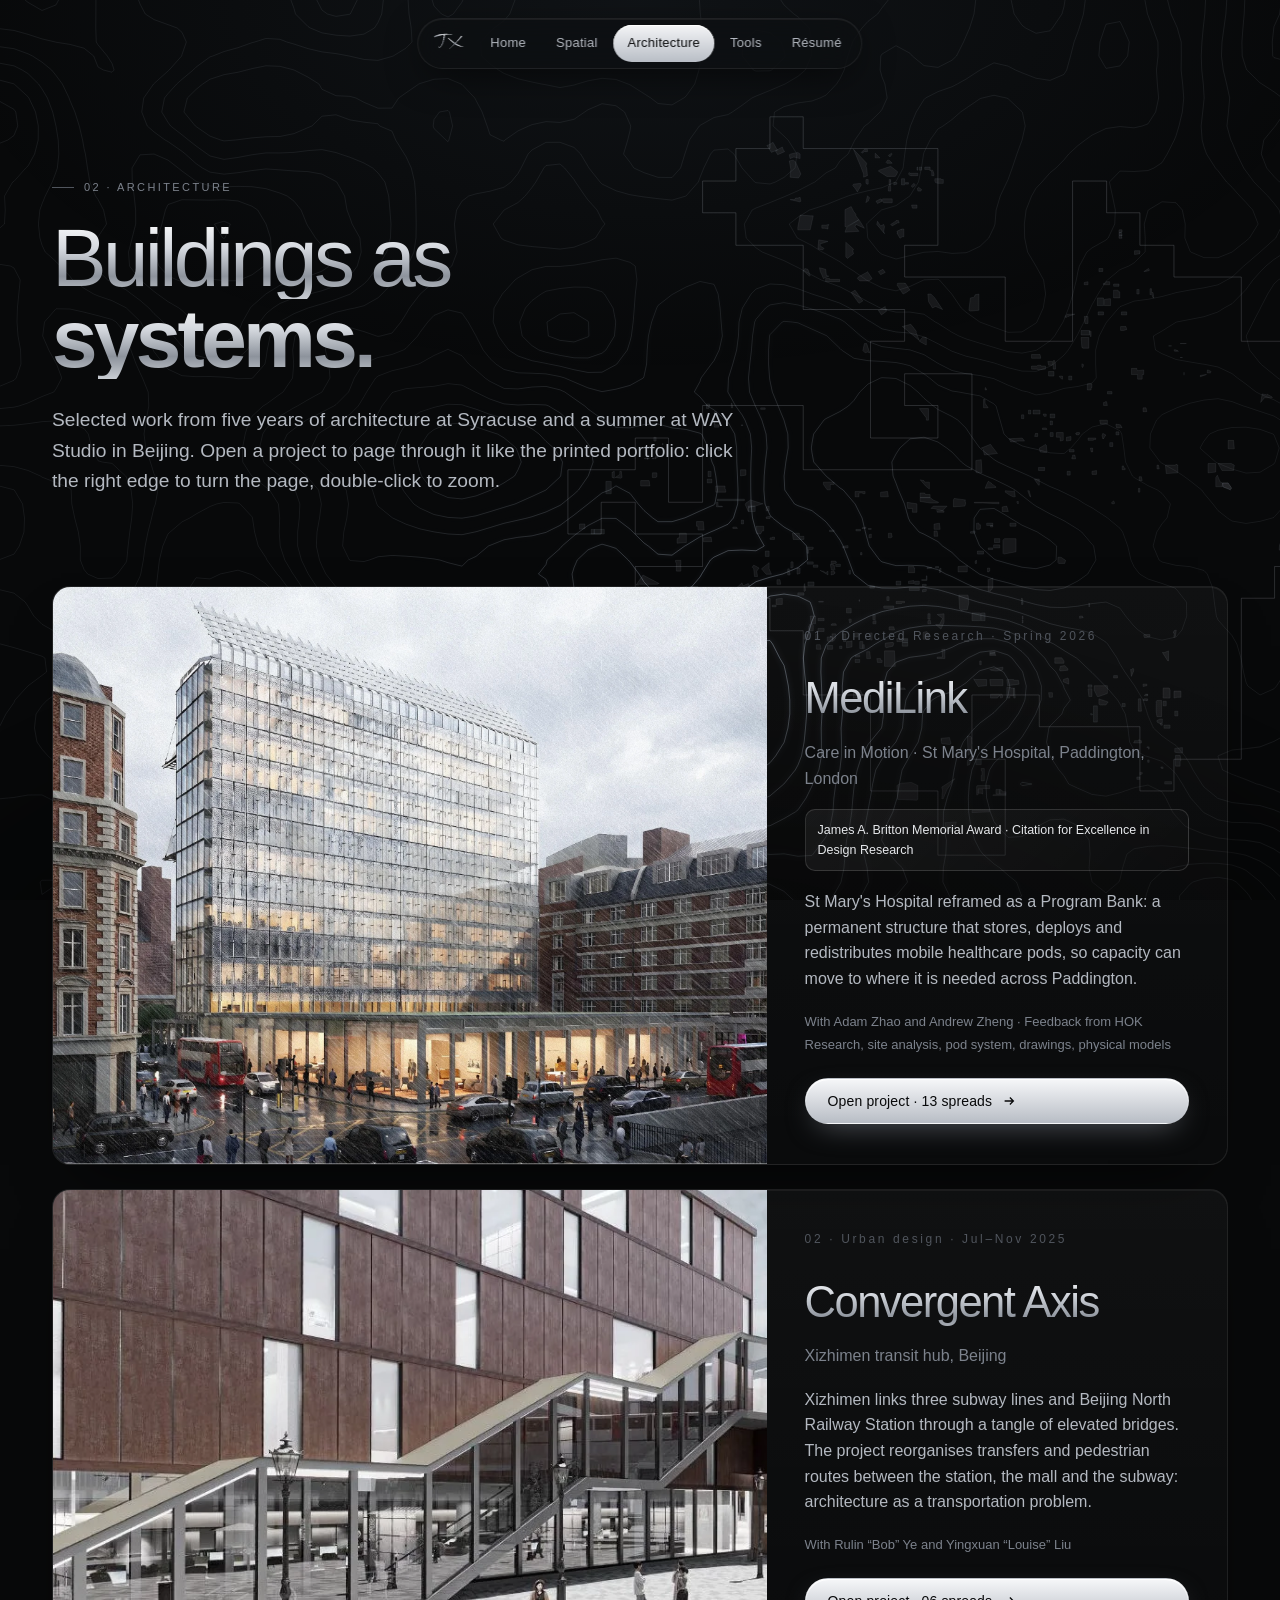
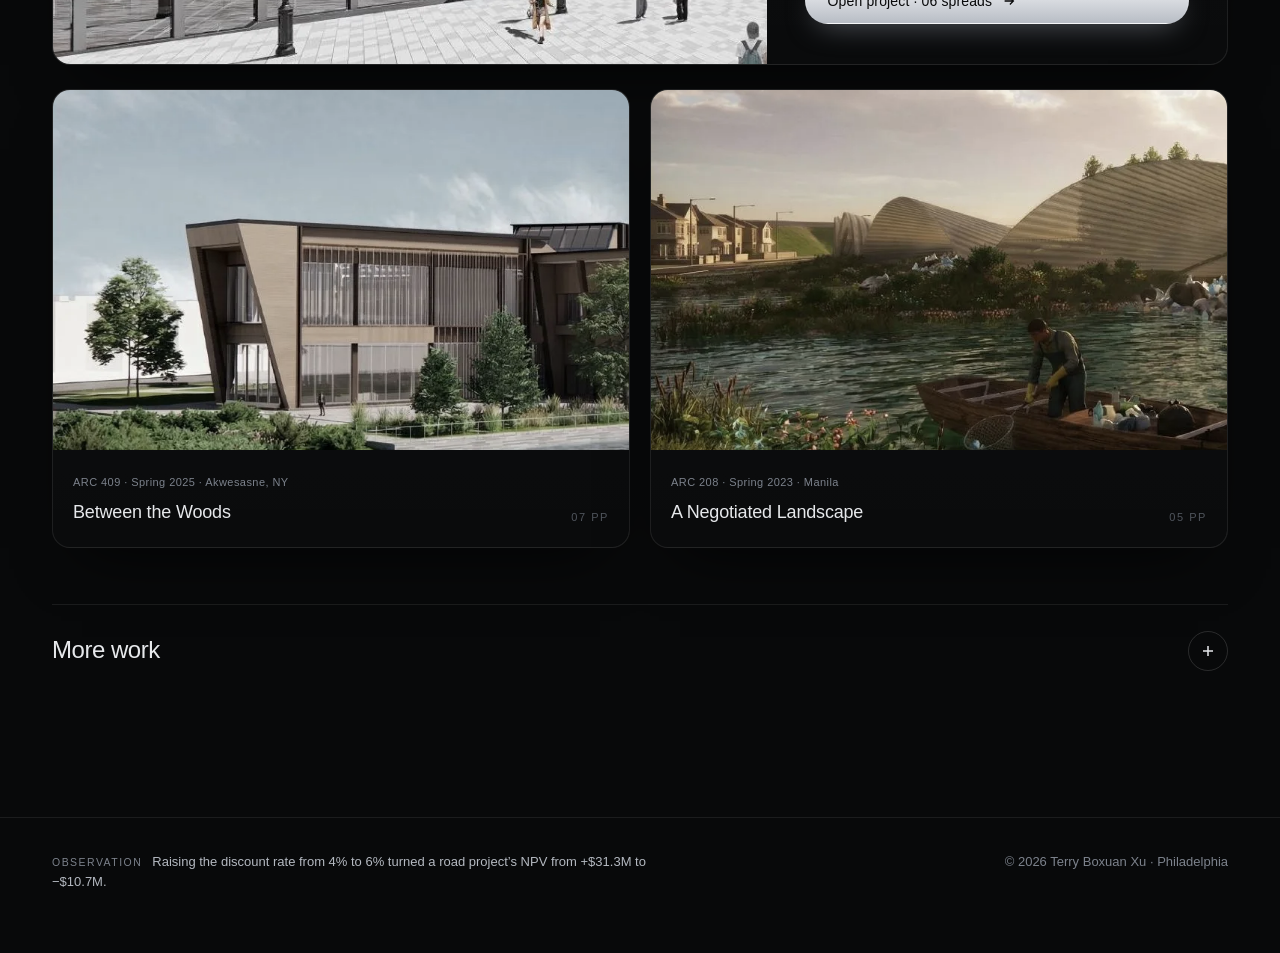
==== architecture.html @ 9145ff52 "Redesign: dark metallic theme, separate spatial and architecture pages, flipbook portfolio, tools an" ====
<!DOCTYPE html>
<html lang="en">
<head>
<meta charset="utf-8">
<meta name="viewport" content="width=device-width, initial-scale=1">
<title>Architecture · Terry Boxuan Xu</title>
<meta name="description" content="Architecture portfolio of Terry Boxuan Xu: MediLink, Convergent Axis and studio work from Syracuse University and WAY Studio.">
<meta property="og:title" content="Architecture · Terry Boxuan Xu">
<meta property="og:description" content="Architecture portfolio of Terry Boxuan Xu: MediLink, Convergent Axis and studio work from Syracuse University and WAY Studio.">
<meta property="og:image" content="https://terbear15.github.io/assets/img2/og.jpg">
<meta name="theme-color" content="#08090a">
<link rel="icon" href="assets/img2/favicon.svg" type="image/svg+xml">
<link rel="stylesheet" href="assets/css/main.css">

</head>
<body data-root="">
<div class="bg" data-plans="on" data-src="assets/data/city-plans.json" aria-hidden="true"></div>
<div class="cursor-light" aria-hidden="true"></div>
<div class="progress" aria-hidden="true"></div>
<nav class="nav" aria-label="Main"><a href="index.html" aria-label="Home" class="mark"><svg class="sig" viewBox="0 0 240 145" xmlns="http://www.w3.org/2000/svg" aria-label="TX signature" role="img"><defs><linearGradient id="ng" x1="0" y1="0" x2=".3" y2="1"><stop offset="0" stop-color="#fff"/><stop offset=".42" stop-color="#d6dbe1"/><stop offset=".7" stop-color="#8b919a"/><stop offset="1" stop-color="#d2d6dc"/></linearGradient><filter id="ni" x="-8%" y="-8%" width="116%" height="116%"><feTurbulence type="fractalNoise" baseFrequency=".9" numOctaves="2" seed="3" result="n"/><feDisplacementMap in="SourceGraphic" in2="n" scale="2.6" xChannelSelector="R" yChannelSelector="G" result="d"/><feTurbulence type="fractalNoise" baseFrequency=".02 .45" numOctaves="1" seed="9" result="s"/><feColorMatrix in="s" type="matrix" values="0 0 0 0 1  0 0 0 0 1  0 0 0 0 1  0 0 0 -1.15 1.5" result="sa"/><feComposite in="d" in2="sa" operator="in"/></filter><mask id="nm0" maskUnits="userSpaceOnUse"><path class="draw" d="M14.0 48.0 L15.5 47.3 L17.1 46.6 L18.6 45.9 L20.3 45.3 L21.9 44.6 L23.6 44.0 L25.3 43.3 L27.0 42.7 L28.8 42.1 L30.6 41.5 L32.4 40.9 L34.2 40.3 L36.1 39.7 L38.0 39.2 L39.9 38.6 L41.8 38.1 L43.8 37.6 L45.8 37.1 L47.8 36.6 L49.9 36.1 L51.9 35.7 L54.0 35.2 L56.1 34.8 L58.2 34.4 L60.3 34.0 L62.5 33.6 L64.6 33.2 L66.8 32.9 L69.0 32.6 L71.2 32.2 L73.5 32.0 L75.7 31.7 L78.0 31.4 L80.3 31.2 L82.5 31.0 L84.8 30.8 L87.2 30.6 L89.5 30.5 L91.8 30.3 L94.1 30.2 L96.5 30.1 L98.9 30.1 L101.2 30.0 L103.6 30.0 L106.0 30.0 L108.4 30.0 L110.7 30.1 L113.1 30.1 L115.5 30.2 L117.9 30.4 L120.3 30.5 L122.7 30.7 L125.2 30.9 L127.6 31.1 L130.0 31.3 L132.4 31.6 L134.8 31.9 L137.2 32.3 L139.6 32.6 L142.0 33.0" stroke="#fff" stroke-width="16" fill="none" stroke-linecap="round"/></mask><mask id="nm1" maskUnits="userSpaceOnUse"><path class="draw" d="M86.0 29.0 L85.8 30.7 L85.6 32.3 L85.4 34.0 L85.2 35.6 L85.0 37.3 L84.8 39.0 L84.5 40.6 L84.3 42.3 L84.1 44.0 L83.8 45.7 L83.6 47.4 L83.4 49.0 L83.1 50.7 L82.8 52.4 L82.6 54.1 L82.3 55.7 L82.0 57.4 L81.7 59.1 L81.4 60.7 L81.1 62.4 L80.8 64.1 L80.5 65.7 L80.1 67.4 L79.8 69.0 L79.4 70.7 L79.0 72.3 L78.6 73.9 L78.2 75.5 L77.8 77.1 L77.4 78.8 L76.9 80.3 L76.5 81.9 L76.0 83.5 L75.5 85.1 L75.0 86.6 L74.5 88.2 L73.9 89.7 L73.4 91.2 L72.8 92.8 L72.2 94.3 L71.6 95.7 L71.0 97.2 L70.3 98.7 L69.7 100.1 L69.0 101.6 L68.3 103.0 L67.5 104.4 L66.8 105.8 L66.0 107.1 L65.2 108.5 L64.4 109.8 L63.6 111.1 L62.7 112.4 L61.8 113.7 L60.9 115.0 L60.0 116.2 L59.0 117.5 L58.0 118.7 L57.0 119.8 L56.0 121.0" stroke="#fff" stroke-width="16" fill="none" stroke-linecap="round"/></mask><mask id="nm2" maskUnits="userSpaceOnUse"><path class="draw" d="M56.0 121.0 L55.6 121.3 L55.2 121.6 L54.8 121.8 L54.4 122.0 L54.0 122.3 L53.6 122.5 L53.3 122.6 L52.9 122.8 L52.5 122.9 L52.1 123.1 L51.8 123.2 L51.4 123.2 L51.1 123.3 L50.7 123.4 L50.4 123.4 L50.0 123.4 L49.7 123.5 L49.4 123.5 L49.1 123.4 L48.8 123.4 L48.5 123.4 L48.2 123.3 L47.9 123.2 L47.6 123.1 L47.4 123.0 L47.1 122.9 L46.9 122.8 L46.7 122.7 L46.5 122.5 L46.2 122.4 L46.1 122.2 L45.9 122.0 L45.7 121.8 L45.5 121.6 L45.4 121.4 L45.3 121.2 L45.2 121.0 L45.1 120.8 L45.0 120.5 L44.9 120.3 L44.8 120.0 L44.8 119.7 L44.8 119.5 L44.7 119.2 L44.8 118.9 L44.8 118.6 L44.8 118.3 L44.9 118.0 L44.9 117.7 L45.0 117.4 L45.1 117.0 L45.3 116.7 L45.4 116.4 L45.6 116.1 L45.8 115.7 L46.0 115.4 L46.2 115.0 L46.4 114.7 L46.7 114.3 L47.0 114.0" stroke="#fff" stroke-width="16" fill="none" stroke-linecap="round"/></mask><mask id="nm3" maskUnits="userSpaceOnUse"><path class="draw" d="M112.0 57.0 L113.4 58.2 L114.8 59.3 L116.2 60.5 L117.6 61.7 L119.1 62.9 L120.5 64.1 L121.9 65.4 L123.3 66.6 L124.8 67.8 L126.2 69.1 L127.7 70.3 L129.2 71.6 L130.7 72.9 L132.2 74.1 L133.7 75.4 L135.2 76.7 L136.7 77.9 L138.2 79.2 L139.8 80.5 L141.3 81.7 L142.9 83.0 L144.5 84.3 L146.1 85.5 L147.7 86.7 L149.3 88.0 L151.0 89.2 L152.7 90.4 L154.3 91.6 L156.0 92.8 L157.8 94.0 L159.5 95.2 L161.2 96.3 L163.0 97.5 L164.8 98.6 L166.6 99.7 L168.4 100.8 L170.3 101.8 L172.2 102.9 L174.1 103.9 L176.0 104.9 L177.9 105.9 L179.9 106.9 L181.9 107.8 L183.9 108.7 L186.0 109.6 L188.0 110.4 L190.1 111.3 L192.3 112.1 L194.4 112.8 L196.6 113.6 L198.8 114.3 L201.0 114.9 L203.3 115.6 L205.6 116.2 L207.9 116.7 L210.3 117.3 L212.6 117.8 L215.1 118.2 L217.5 118.6 L220.0 119.0" stroke="#fff" stroke-width="16" fill="none" stroke-linecap="round"/></mask><mask id="nm4" maskUnits="userSpaceOnUse"><path class="draw" d="M208.0 43.0 L206.9 44.3 L205.8 45.6 L204.7 46.9 L203.5 48.3 L202.4 49.6 L201.2 51.0 L200.0 52.3 L198.9 53.7 L197.7 55.1 L196.5 56.5 L195.3 57.9 L194.0 59.3 L192.8 60.7 L191.6 62.1 L190.3 63.5 L189.0 65.0 L187.8 66.4 L186.5 67.9 L185.2 69.3 L183.9 70.8 L182.5 72.2 L181.2 73.7 L179.8 75.2 L178.5 76.7 L177.1 78.2 L175.7 79.7 L174.3 81.2 L172.9 82.7 L171.4 84.2 L170.0 85.8 L168.5 87.3 L167.1 88.8 L165.6 90.3 L164.1 91.9 L162.6 93.4 L161.1 95.0 L159.5 96.5 L158.0 98.1 L156.4 99.7 L154.8 101.2 L153.2 102.8 L151.6 104.4 L150.0 105.9 L148.3 107.5 L146.7 109.1 L145.0 110.7 L143.3 112.3 L141.6 113.8 L139.9 115.4 L138.2 117.0 L136.4 118.6 L134.7 120.2 L132.9 121.8 L131.1 123.4 L129.3 125.0 L127.5 126.6 L125.6 128.2 L123.8 129.8 L121.9 131.4 L120.0 133.0" stroke="#fff" stroke-width="16" fill="none" stroke-linecap="round"/></mask></defs><g filter="url(#ni)" fill="url(#ng)"><path d="M16.1 52.5 L17.6 51.9 L19.0 51.1 L20.4 50.1 L21.9 49.3 L23.5 48.6 L25.1 47.9 L26.8 47.4 L28.5 47.0 L30.3 46.5 L32.1 46.1 L33.9 45.7 L35.8 45.3 L37.7 45.0 L39.5 44.4 L41.4 43.9 L43.2 43.3 L45.1 42.7 L47.1 42.2 L49.0 41.6 L51.0 41.1 L53.0 40.6 L55.0 40.1 L57.0 39.6 L59.1 39.1 L61.2 38.6 L63.3 38.2 L65.4 37.7 L67.5 37.3 L69.7 36.9 L71.8 36.5 L74.0 36.1 L76.2 35.7 L78.4 35.4 L80.6 35.0 L82.9 34.7 L85.1 34.4 L87.4 34.2 L89.7 33.9 L92.0 33.7 L94.3 33.4 L96.6 33.2 L98.9 33.1 L101.3 32.9 L103.6 32.8 L106.0 32.7 L108.3 32.6 L110.7 32.5 L113.1 32.4 L115.4 32.4 L117.8 32.4 L120.2 32.4 L122.6 32.5 L125.0 32.6 L127.4 32.7 L129.8 32.8 L132.2 32.9 L134.6 33.1 L137.0 33.3 L139.5 33.5 L141.9 33.8 L142.1 32.2 L139.7 31.7 L137.3 31.2 L134.9 30.7 L132.5 30.3 L130.1 29.9 L127.7 29.5 L125.3 29.2 L122.9 28.9 L120.5 28.6 L118.0 28.3 L115.6 28.1 L113.2 27.8 L110.8 27.7 L108.4 27.5 L106.0 27.3 L103.6 27.2 L101.2 27.1 L98.8 27.1 L96.4 27.0 L94.0 27.0 L91.6 27.0 L89.3 27.0 L86.9 27.1 L84.6 27.1 L82.2 27.2 L79.9 27.4 L77.6 27.5 L75.3 27.7 L73.0 27.8 L70.7 28.0 L68.4 28.2 L66.2 28.5 L63.9 28.8 L61.7 29.0 L59.5 29.3 L57.3 29.7 L55.1 30.0 L53.0 30.3 L50.8 30.7 L48.7 31.1 L46.6 31.5 L44.5 32.0 L42.5 32.4 L40.5 32.9 L38.4 33.4 L36.5 33.9 L34.5 34.5 L32.7 35.3 L30.8 36.0 L29.0 36.8 L27.2 37.6 L25.5 38.4 L23.8 39.2 L22.1 40.0 L20.3 40.7 L18.6 41.3 L16.9 41.7 L15.1 42.2 L13.4 42.7 L11.9 43.5Z" mask="url(#nm0)"/><path d="M79.8 28.2 L79.7 29.9 L79.8 31.6 L80.0 33.3 L80.1 35.0 L80.1 36.7 L80.0 38.4 L79.9 40.0 L79.7 41.7 L79.6 43.4 L79.4 45.0 L79.2 46.7 L79.0 48.4 L78.8 50.1 L78.6 51.7 L78.4 53.4 L78.1 55.0 L77.9 56.7 L77.6 58.3 L77.4 60.0 L77.1 61.6 L76.8 63.3 L76.5 64.9 L76.2 66.5 L75.9 68.2 L75.6 69.8 L75.3 71.4 L75.0 73.0 L74.6 74.6 L74.3 76.2 L73.9 77.8 L73.5 79.4 L73.1 80.9 L72.7 82.5 L72.3 84.1 L71.8 85.6 L71.4 87.1 L70.9 88.6 L70.4 90.2 L69.9 91.6 L69.4 93.1 L68.9 94.6 L68.3 96.1 L67.8 97.5 L67.2 99.0 L66.6 100.4 L65.9 101.8 L65.3 103.2 L64.6 104.6 L63.9 105.9 L63.2 107.3 L62.5 108.6 L61.7 109.9 L61.0 111.3 L60.2 112.5 L59.3 113.8 L58.5 115.1 L57.6 116.3 L56.7 117.5 L55.8 118.7 L54.8 119.9 L57.2 122.1 L58.3 120.9 L59.4 119.8 L60.5 118.6 L61.5 117.4 L62.5 116.2 L63.5 114.9 L64.5 113.6 L65.4 112.3 L66.3 111.0 L67.2 109.7 L68.1 108.3 L69.0 107.0 L69.8 105.6 L70.6 104.2 L71.4 102.7 L72.2 101.3 L72.9 99.8 L73.6 98.4 L74.3 96.9 L75.0 95.4 L75.7 93.9 L76.3 92.3 L77.0 90.8 L77.6 89.2 L78.2 87.7 L78.7 86.1 L79.3 84.5 L79.8 82.9 L80.4 81.3 L80.9 79.7 L81.4 78.1 L81.8 76.4 L82.3 74.8 L82.7 73.2 L83.2 71.5 L83.6 69.9 L84.0 68.2 L84.4 66.5 L84.8 64.9 L85.1 63.2 L85.5 61.5 L85.8 59.8 L86.2 58.1 L86.5 56.4 L86.8 54.7 L87.1 53.1 L87.4 51.4 L87.7 49.7 L88.0 48.0 L88.3 46.3 L88.6 44.6 L88.9 42.9 L89.2 41.3 L89.5 39.6 L89.9 37.9 L90.3 36.3 L90.8 34.6 L91.4 33.0 L91.9 31.4 L92.2 29.8Z" mask="url(#nm1)"/><path d="M55.1 119.7 L54.7 120.0 L54.3 120.2 L54.0 120.5 L53.7 120.7 L53.3 120.9 L53.0 121.1 L52.7 121.2 L52.3 121.4 L52.0 121.5 L51.7 121.7 L51.4 121.8 L51.1 121.8 L50.8 121.9 L50.5 122.0 L50.2 122.0 L50.0 122.1 L49.7 122.1 L49.4 122.1 L49.2 122.1 L48.9 122.1 L48.7 122.1 L48.5 122.0 L48.3 122.0 L48.1 121.9 L47.9 121.9 L47.7 121.8 L47.5 121.7 L47.3 121.6 L47.2 121.5 L47.0 121.4 L46.9 121.3 L46.7 121.2 L46.6 121.1 L46.5 121.0 L46.4 120.8 L46.3 120.7 L46.2 120.5 L46.1 120.3 L46.0 120.2 L45.9 120.0 L45.8 119.8 L45.8 119.6 L45.8 119.4 L45.7 119.2 L45.7 118.9 L45.7 118.7 L45.7 118.4 L45.7 118.2 L45.8 117.9 L45.8 117.6 L45.9 117.3 L46.0 117.0 L46.1 116.7 L46.2 116.4 L46.4 116.1 L46.6 115.8 L46.8 115.4 L47.0 115.1 L47.2 114.7 L47.5 114.4 L46.5 113.6 L46.2 114.0 L45.9 114.3 L45.6 114.7 L45.4 115.0 L45.1 115.4 L44.9 115.7 L44.7 116.1 L44.5 116.4 L44.4 116.8 L44.2 117.1 L44.1 117.5 L44.0 117.8 L43.9 118.2 L43.8 118.5 L43.8 118.8 L43.8 119.2 L43.8 119.5 L43.8 119.9 L43.8 120.2 L43.9 120.5 L43.9 120.8 L44.0 121.2 L44.2 121.5 L44.3 121.8 L44.4 122.1 L44.6 122.3 L44.8 122.6 L45.0 122.8 L45.2 123.1 L45.5 123.3 L45.7 123.5 L46.0 123.7 L46.3 123.9 L46.6 124.1 L46.9 124.2 L47.2 124.4 L47.6 124.5 L47.9 124.6 L48.2 124.7 L48.6 124.7 L49.0 124.8 L49.3 124.8 L49.7 124.8 L50.1 124.8 L50.5 124.8 L50.9 124.8 L51.3 124.7 L51.7 124.7 L52.2 124.6 L52.6 124.4 L53.0 124.3 L53.4 124.2 L53.9 124.0 L54.3 123.8 L54.7 123.6 L55.2 123.4 L55.6 123.1 L56.1 122.9 L56.5 122.6 L56.9 122.3Z" mask="url(#nm2)"/><path d="M110.6 58.7 L111.9 59.9 L113.3 61.1 L114.8 62.2 L116.2 63.4 L117.6 64.6 L119.0 65.9 L120.4 67.2 L121.7 68.5 L123.1 69.8 L124.5 71.2 L125.9 72.5 L127.3 73.9 L128.7 75.2 L130.1 76.6 L131.5 77.9 L133.0 79.3 L134.4 80.7 L135.9 82.1 L137.4 83.4 L138.9 84.8 L140.4 86.2 L141.9 87.5 L143.5 88.9 L145.0 90.3 L146.6 91.6 L148.2 92.9 L149.9 94.3 L151.5 95.6 L153.2 96.9 L154.9 98.2 L156.6 99.5 L158.3 100.8 L160.1 102.1 L161.9 103.2 L163.9 104.3 L165.8 105.3 L167.8 106.3 L169.8 107.2 L171.8 108.2 L173.9 109.1 L175.9 110.0 L178.0 110.8 L180.2 111.6 L182.3 112.4 L184.5 113.1 L186.7 113.8 L188.9 114.5 L191.1 115.1 L193.4 115.7 L195.7 116.3 L198.0 116.8 L200.3 117.3 L202.7 117.8 L205.1 118.2 L207.5 118.5 L209.9 118.8 L212.4 119.1 L214.9 119.4 L217.4 119.5 L219.9 119.7 L220.1 118.3 L217.7 117.7 L215.3 117.1 L212.9 116.4 L210.6 115.7 L208.3 115.0 L206.1 114.2 L203.9 113.4 L201.7 112.6 L199.6 111.7 L197.5 110.8 L195.4 109.9 L193.4 109.0 L191.4 108.0 L189.4 107.1 L187.5 106.1 L185.5 105.0 L183.7 104.0 L181.8 102.9 L180.0 101.9 L178.1 100.8 L176.3 99.7 L174.6 98.5 L172.8 97.4 L171.1 96.3 L169.4 95.1 L167.7 94.0 L166.0 92.8 L164.2 91.8 L162.4 90.8 L160.6 89.8 L158.9 88.7 L157.2 87.6 L155.5 86.6 L153.8 85.5 L152.1 84.4 L150.4 83.2 L148.7 82.1 L147.1 81.0 L145.4 79.8 L143.8 78.7 L142.2 77.5 L140.6 76.4 L139.0 75.2 L137.4 74.0 L135.8 72.9 L134.2 71.7 L132.7 70.5 L131.1 69.4 L129.6 68.2 L128.0 67.0 L126.5 65.9 L125.0 64.7 L123.5 63.6 L122.0 62.4 L120.5 61.2 L119.1 60.0 L117.7 58.8 L116.3 57.6 L114.9 56.4 L113.4 55.3Z" mask="url(#nm3)"/><path d="M204.4 39.9 L203.3 41.3 L202.4 42.8 L201.5 44.2 L200.5 45.7 L199.5 47.2 L198.4 48.6 L197.3 50.0 L196.2 51.4 L195.0 52.8 L193.9 54.2 L192.7 55.6 L191.5 57.0 L190.3 58.5 L189.0 59.9 L187.8 61.3 L186.6 62.8 L185.3 64.2 L184.0 65.7 L182.8 67.2 L181.5 68.6 L180.2 70.1 L178.9 71.6 L177.6 73.1 L176.2 74.6 L174.9 76.2 L173.5 77.7 L172.2 79.2 L170.8 80.8 L169.4 82.3 L168.0 83.9 L166.6 85.4 L165.2 87.0 L163.8 88.6 L162.3 90.1 L160.8 91.7 L159.4 93.3 L157.9 94.9 L156.4 96.5 L154.9 98.1 L153.3 99.7 L151.8 101.3 L150.2 102.9 L148.7 104.6 L147.1 106.2 L145.5 107.8 L143.9 109.5 L142.2 111.1 L140.6 112.7 L138.9 114.4 L137.2 116.0 L135.6 117.6 L133.8 119.3 L132.1 120.9 L130.4 122.6 L128.6 124.3 L126.9 125.9 L125.1 127.6 L123.3 129.2 L121.5 130.9 L119.6 132.5 L120.4 133.5 L122.3 131.9 L124.3 130.4 L126.2 128.8 L128.1 127.3 L130.0 125.8 L131.8 124.2 L133.7 122.7 L135.5 121.1 L137.3 119.6 L139.1 118.1 L140.9 116.5 L142.7 115.0 L144.4 113.4 L146.2 111.9 L147.9 110.4 L149.6 108.8 L151.3 107.3 L153.0 105.8 L154.6 104.2 L156.3 102.7 L157.9 101.2 L159.5 99.7 L161.2 98.2 L162.7 96.6 L164.3 95.1 L165.9 93.6 L167.4 92.1 L169.0 90.6 L170.5 89.1 L172.0 87.6 L173.5 86.1 L174.9 84.7 L176.4 83.2 L177.9 81.7 L179.3 80.2 L180.7 78.8 L182.1 77.3 L183.5 75.8 L184.9 74.4 L186.2 72.9 L187.6 71.5 L188.9 70.0 L190.2 68.6 L191.5 67.2 L192.8 65.7 L194.1 64.3 L195.4 62.9 L196.6 61.5 L197.9 60.1 L199.1 58.7 L200.3 57.4 L201.5 56.0 L202.8 54.7 L204.0 53.3 L205.2 52.1 L206.5 50.8 L207.8 49.6 L209.2 48.5 L210.4 47.3 L211.6 46.1Z" mask="url(#nm4)"/></g></svg></a><a class="link" href="index.html">Home</a><a class="link" href="spatial.html">Spatial</a><a class="link active" href="architecture.html">Architecture</a><a class="link hide-sm" href="tools.html">Tools</a><a class="link" href="resume.html">Résumé</a></nav>
<main>

<header class="page-hero">
  <div class="wrap">
    <span class="label rv">02 · Architecture</span>
    <h1 class="display"><span class="rv-line"><span class="metal">Buildings as</span></span><span class="rv-line"><span class="metal"><b>systems.</b></span></span></h1>
    <p class="lead rv d2">Selected work from five years of architecture at Syracuse and a summer at WAY Studio in Beijing. Open a project to page through it like the printed portfolio: click the right edge to turn the page, double-click to zoom.</p>
  </div>
</header>

<div class="wrap" style="padding-bottom:120px">
  <article class="arch-feature panel rv" id="medilink" data-book="medilink">
    <div class="im"><img src="assets/img2/cover-medilink.webp" alt="MediLink exterior render, Paddington"></div>
    <div class="bd">
      <span class="num">01 · Directed Research · Spring 2026</span>
      <h3 class="metal">MediLink</h3>
      <p class="sub">Care in Motion · St Mary's Hospital, Paddington, London</p>
      <div class="award">James A. Britton Memorial Award · Citation for Excellence in Design Research</div>
      <p>St Mary's Hospital reframed as a Program Bank: a permanent structure that stores, deploys and redistributes mobile healthcare pods, so capacity can move to where it is needed across Paddington.</p>
      <div class="meta">With Adam Zhao and Andrew Zheng · Feedback from HOK<br>Research, site analysis, pod system, drawings, physical models</div>
      <span class="btn solid open">Open project · 13 spreads <svg viewBox="0 0 16 16" fill="none" stroke="currentColor" stroke-width="1.5"><path d="M3 8h10M9 4l4 4-4 4"/></svg></span>
    </div>
  </article>

  <article class="arch-feature panel rv" id="convergent" data-book="convergent">
    <div class="im"><img src="assets/img2/cover-convergent.webp" alt="Convergent Axis render"></div>
    <div class="bd">
      <span class="num">02 · Urban design · Jul–Nov 2025</span>
      <h3 class="metal">Convergent Axis</h3>
      <p class="sub">Xizhimen transit hub, Beijing</p>
      <p>Xizhimen links three subway lines and Beijing North Railway Station through a tangle of elevated bridges. The project reorganises transfers and pedestrian routes between the station, the mall and the subway: architecture as a transportation problem.</p>
      <div class="meta">With Rulin “Bob” Ye and Yingxuan “Louise” Liu</div>
      <span class="btn solid open">Open project · 06 spreads <svg viewBox="0 0 16 16" fill="none" stroke="currentColor" stroke-width="1.5"><path d="M3 8h10M9 4l4 4-4 4"/></svg></span>
    </div>
  </article>

  <div class="arch-grid" style="margin-top:24px">
    <button class="a-card panel rv " data-book="btw"><div class="im"><img src="assets/img2/cover-btw.webp" alt="Between the Woods" loading="lazy"></div><div class="bd"><div><small>ARC 409 · Spring 2025 · Akwesasne, NY</small><h4>Between the Woods</h4></div><span class="pages">07 PP</span></div></button>
    <button class="a-card panel rv d1" data-book="negotiated"><div class="im"><img src="assets/img2/cover-negotiated.webp" alt="A Negotiated Landscape" loading="lazy"></div><div class="bd"><div><small>ARC 208 · Spring 2023 · Manila</small><h4>A Negotiated Landscape</h4></div><span class="pages">05 PP</span></div></button>
  </div>

  <details class="more-work">
    <summary><h3>More work</h3><span class="pm"><svg viewBox="0 0 16 16" width="16" height="16" fill="none" stroke="currentColor" stroke-width="1.5"><path d="M8 3v10M3 8h10"/></svg></span></summary>
    <div class="arch-grid three">
      <button class="a-card panel rv " data-book="seed"><div class="im"><img src="assets/img2/cover-seed.webp" alt="Aquatic Seed Library" loading="lazy"></div><div class="bd"><div><small>ARC 407 · Spring 2024 · Sarajevo</small><h4>Aquatic Seed Library</h4></div><span class="pages">04 PP</span></div></button>
      <button class="a-card panel rv " data-book="primavera"><div class="im"><img src="assets/img2/cover-primavera.webp" alt="Primavera della Costa" loading="lazy"></div><div class="bd"><div><small>ARC 408 · Fall 2024 · Arborea</small><h4>Primavera della Costa</h4></div><span class="pages">06 PP</span></div></button>
      <button class="a-card panel rv " data-book="survey"><div class="im"><img src="assets/img2/cover-survey.webp" alt="Survey of Italian Architecture" loading="lazy"></div><div class="bd"><div><small>Florence program · Fall 2024</small><h4>Survey of Italian Architecture</h4></div><span class="pages">01 PP</span></div></button>
      <button class="a-card panel rv " data-book="way-future"><div class="im"><img src="assets/img2/cover-way-future.webp" alt="Future City Study" loading="lazy"></div><div class="bd"><div><small>WAY Studio · Venice installation</small><h4>Future City Study</h4></div><span class="pages">02 PP</span></div></button>
      <button class="a-card panel rv " data-book="way-changzhi"><div class="im"><img src="assets/img2/cover-way-changzhi.webp" alt="Changzhi Nursing Home" loading="lazy"></div><div class="bd"><div><small>WAY Studio · Healthcare</small><h4>Changzhi Nursing Home</h4></div><span class="pages">02 PP</span></div></button>
      <button class="a-card panel rv " data-book="way-hotspring"><div class="im"><img src="assets/img2/cover-way-hotspring.webp" alt="Hot Spring Hotel" loading="lazy"></div><div class="bd"><div><small>WAY Studio · Resort</small><h4>Hot Spring Hotel</h4></div><span class="pages">03 PP</span></div></button>
    </div>
  </details>
</div>

<div class="book" role="dialog" aria-modal="true" aria-label="Project viewer">
  <div class="book-top"><div class="t"></div><div class="r"><span class="cnt"></span><button class="ib b-zoom" aria-label="Zoom"><svg viewBox="0 0 16 16" fill="none" stroke="currentColor" stroke-width="1.5"><circle cx="7" cy="7" r="4.5"/><path d="M10.5 10.5L14 14M7 5v4M5 7h4"/></svg></button><button class="ib b-close" aria-label="Close"><svg viewBox="0 0 16 16" fill="none" stroke="currentColor" stroke-width="1.5"><path d="M3 3l10 10M13 3L3 13"/></svg></button></div></div>
  <div class="stage"><div class="spread"><div class="pg"></div><div class="gutter"></div><div class="hot l" title="Previous"></div><div class="hot r" title="Next"></div></div></div>
  <div class="hint">← → to turn · double-click to zoom</div>
  <div class="book-bottom"></div>
</div>
<div class="zoom"><div class="z-ui"><button class="ib z-out" aria-label="Zoom out"><svg viewBox="0 0 16 16" fill="none" stroke="currentColor" stroke-width="1.5"><path d="M4 8h8"/></svg></button><button class="ib z-in" aria-label="Zoom in"><svg viewBox="0 0 16 16" fill="none" stroke="currentColor" stroke-width="1.5"><path d="M8 4v8M4 8h8"/></svg></button><button class="ib z-close" aria-label="Close zoom"><svg viewBox="0 0 16 16" fill="none" stroke="currentColor" stroke-width="1.5"><path d="M3 3l10 10M13 3L3 13"/></svg></button></div><img alt="Full resolution spread"><div class="z-hint">Scroll to zoom · drag to move</div></div>
<script>window.BOOKS = {"medilink": {"n": 13, "title": "MediLink", "sub": " \u00b7 Care in Motion \u00b7 2026"}, "convergent": {"n": 6, "title": "Convergent Axis", "sub": " \u00b7 Xizhimen, Beijing \u00b7 2025"}, "btw": {"n": 7, "title": "Between the Woods", "sub": " \u00b7 Akwesasne, NY \u00b7 2025"}, "negotiated": {"n": 5, "title": "A Negotiated Landscape", "sub": " \u00b7 Valenzuela, Manila \u00b7 2023"}, "seed": {"n": 4, "title": "Aquatic Seed Library", "sub": " \u00b7 Sarajevo \u00b7 2024"}, "primavera": {"n": 6, "title": "Primavera della Costa Sussurrante", "sub": " \u00b7 Arborea, Sardinia \u00b7 2024"}, "survey": {"n": 1, "title": "Survey of Italian Architecture", "sub": " \u00b7 Florence program \u00b7 2024"}, "way-future": {"n": 2, "title": "Future City Study", "sub": " \u00b7 WAY Studio \u00b7 2024"}, "way-changzhi": {"n": 2, "title": "Changzhi Nursing Home", "sub": " \u00b7 WAY Studio \u00b7 2024"}, "way-hotspring": {"n": 3, "title": "Hot Spring Hotel", "sub": " \u00b7 WAY Studio \u00b7 2024"}};</script>

</main>
<footer><div class="wrap"><div class="obs"><b>Observation</b><span id="obs"></span></div><div>© 2026 Terry Boxuan Xu · Philadelphia</div></div></footer>
<button class="to-top" aria-label="Back to top"><svg viewBox="0 0 16 16" fill="none" stroke="currentColor" stroke-width="1.5"><path d="M8 13V3M4 7l4-4 4 4"/></svg></button>
<script src="assets/js/bg.js" defer></script>
<script src="assets/js/main.js" defer></script>
</body>
</html>
---- assets/css/main.css ----
/* ==========================================================================
   Terry Boxuan Xu — portfolio
   Dark, metallic, cold. Helvetica throughout.
   ========================================================================== */

:root {
  color-scheme: dark;
  --bg: #08090a;
  --bg-2: #0e0f11;
  --panel: rgba(255, 255, 255, 0.028);
  --panel-2: rgba(255, 255, 255, 0.05);
  --line: rgba(255, 255, 255, 0.08);
  --line-2: rgba(255, 255, 255, 0.14);
  --text: #e6e8eb;
  --text-2: #b4b9c1;
  --muted: #7c828c;
  --dim: #50555d;
  --steel: #9cc2e8;
  --metal: linear-gradient(180deg, #ffffff 0%, #d4d8de 38%, #8d939c 72%, #c9cdd3 100%);
  --metal-edge: linear-gradient(135deg, rgba(255,255,255,.28), rgba(255,255,255,.04) 40%, rgba(255,255,255,.02) 60%, rgba(255,255,255,.18));
  --font: "Helvetica Neue", Helvetica, Arial, "Liberation Sans", sans-serif;
  --ease: cubic-bezier(.16, 1, .3, 1);
  --ease-io: cubic-bezier(.65, 0, .35, 1);
  --maxw: 1240px;
  --r: 18px;
  --r-sm: 12px;
}

* { box-sizing: border-box; }
html { -webkit-text-size-adjust: 100%; scroll-behavior: smooth; }
body {
  margin: 0; background: var(--bg); color: var(--text);
  font-family: var(--font); font-size: 16px; line-height: 1.6;
  -webkit-font-smoothing: antialiased; -moz-osx-font-smoothing: grayscale;
  overflow-x: hidden;
}
img, video { display: block; max-width: 100%; }
a { color: inherit; text-decoration: none; }
button { font: inherit; color: inherit; background: none; border: 0; cursor: pointer; padding: 0; }
::selection { background: rgba(156, 194, 232, .25); color: #fff; }
:focus-visible { outline: 1px solid var(--steel); outline-offset: 3px; border-radius: 6px; }

/* ---------- Page transition ---------- */
body { animation: page-in .7s var(--ease) backwards; }
body.leaving { opacity: 0; transform: translateY(-6px); transition: opacity .28s var(--ease-io), transform .28s var(--ease-io); }
@keyframes page-in { from { opacity: 0; transform: translateY(8px); } to { opacity: 1; transform: none; } }

/* ---------- Background layers ---------- */
.bg { position: fixed; inset: 0; z-index: -2; pointer-events: none; overflow: hidden; }
.bg canvas { position: absolute; inset: 0; width: 100%; height: 100%; }
.bg .glow {
  -webkit-mask-image: radial-gradient(circle at var(--gx, 30%) var(--gy, 40%), #000 0, rgba(0,0,0,.35) 18%, transparent 42%);
  mask-image: radial-gradient(circle at var(--gx, 30%) var(--gy, 40%), #000 0, rgba(0,0,0,.35) 18%, transparent 42%);
}
.bg .plan { opacity: 0; transition: opacity 3.2s var(--ease-io); }
.bg .plan.on { opacity: 1; }
.bg::after {
  content: ""; position: absolute; inset: 0;
  background: radial-gradient(ellipse 80% 60% at 50% 0%, rgba(156,194,232,.06), transparent 70%),
              radial-gradient(ellipse 120% 90% at 50% 120%, rgba(0,0,0,.9), transparent 60%);
}
.cursor-light {
  position: fixed; z-index: -1; pointer-events: none; width: 520px; height: 520px; left: 0; top: 0;
  border-radius: 50%; background: radial-gradient(circle, rgba(170, 195, 225, .07), transparent 60%);
  transform: translate(-50%, -50%); transition: opacity .6s; opacity: 0;
}
body.has-pointer .cursor-light { opacity: 1; }

/* ---------- Chrome ---------- */
.progress { position: fixed; top: 0; left: 0; height: 1px; width: 100%; z-index: 80; transform-origin: 0 50%; transform: scaleX(0);
  background: linear-gradient(90deg, transparent, #cfd5dd 30%, #fff); }
.nav {
  position: fixed; top: 18px; left: 50%; transform: translateX(-50%); z-index: 70;
  display: flex; align-items: center; gap: 2px; padding: 6px 6px 6px 14px; border-radius: 999px;
  background: rgba(14, 15, 17, .62); border: 1px solid var(--line);
  backdrop-filter: blur(18px) saturate(140%); -webkit-backdrop-filter: blur(18px) saturate(140%);
  box-shadow: 0 10px 40px -10px rgba(0,0,0,.8), inset 0 1px 0 rgba(255,255,255,.06);
}
.nav .mark { width: 34px; height: 26px; margin-right: 8px; display: block; }
.nav a.link { font-size: 13px; letter-spacing: .02em; color: var(--text-2); padding: 8px 14px; border-radius: 999px; transition: color .3s, background .3s; }
.nav a.link:hover { color: #fff; }
.nav a.link.active { color: #0a0b0c; background: linear-gradient(180deg, #f4f5f7, #b9bec6); box-shadow: inset 0 1px 0 #fff; }
.to-top {
  position: fixed; right: 22px; bottom: 22px; z-index: 60; width: 44px; height: 44px; border-radius: 50%;
  display: grid; place-items: center; background: rgba(14,15,17,.7); border: 1px solid var(--line-2);
  backdrop-filter: blur(14px); -webkit-backdrop-filter: blur(14px);
  opacity: 0; transform: translateY(10px); pointer-events: none; transition: opacity .4s var(--ease), transform .4s var(--ease), border-color .3s;
}
.to-top.show { opacity: 1; transform: none; pointer-events: auto; }
.to-top:hover { border-color: rgba(255,255,255,.4); }
.to-top svg { width: 16px; height: 16px; }

/* ---------- Layout & type ---------- */
.wrap { max-width: var(--maxw); margin: 0 auto; padding: 0 32px; }
section { position: relative; padding: 120px 0; }
.label {
  font-size: 11px; letter-spacing: .22em; text-transform: uppercase; color: var(--muted);
  display: inline-flex; align-items: center; gap: 10px;
}
.label::before { content: ""; width: 22px; height: 1px; background: var(--dim); }
.metal {
  background: var(--metal); -webkit-background-clip: text; background-clip: text; color: transparent;
}
h1, h2, h3, h4 { font-weight: 300; letter-spacing: -.02em; margin: 0; }
.display { font-size: clamp(46px, 7.2vw, 108px); line-height: .98; letter-spacing: -.045em; font-weight: 300; }
.display b { font-weight: 700; }
.h2 { font-size: clamp(34px, 4.6vw, 64px); line-height: 1.02; letter-spacing: -.035em; }
.h3 { font-size: clamp(24px, 2.4vw, 34px); line-height: 1.1; letter-spacing: -.025em; }
.lead { font-size: clamp(17px, 1.5vw, 20px); color: var(--text-2); line-height: 1.6; max-width: 36em; }
.muted { color: var(--muted); }
.hair { height: 1px; background: var(--line); border: 0; margin: 0; }
.sec-head { display: grid; grid-template-columns: 1fr 1fr; gap: 40px; align-items: end; margin-bottom: 64px; }
.sec-head .label { margin-bottom: 22px; }
.sec-head p { color: var(--text-2); margin: 0; max-width: 32em; justify-self: end; }

.btn {
  display: inline-flex; align-items: center; gap: 10px; height: 46px; padding: 0 22px; border-radius: 999px;
  font-size: 14px; letter-spacing: .01em; border: 1px solid var(--line-2); color: var(--text);
  transition: border-color .3s, background .3s, transform .5s var(--ease), color .3s;
}
.btn:hover { border-color: rgba(255,255,255,.45); transform: translateY(-2px); }
.btn.solid { background: linear-gradient(180deg, #f6f7f9, #b8bdc5); color: #08090a; border-color: transparent; box-shadow: inset 0 1px 0 #fff, 0 10px 30px -12px rgba(200,210,225,.5); }
.btn svg { width: 14px; height: 14px; }
.chip { display: inline-block; font-size: 11px; letter-spacing: .08em; text-transform: uppercase; color: var(--text-2);
  padding: 5px 10px; border: 1px solid var(--line); border-radius: 999px; }
.chips { display: flex; flex-wrap: wrap; gap: 6px; }

/* Metal framed panel */
.panel {
  position: relative; border-radius: var(--r); background: linear-gradient(180deg, rgba(255,255,255,.035), rgba(255,255,255,.012));
  border: 1px solid var(--line);
  box-shadow: inset 0 1px 0 rgba(255,255,255,.05), 0 30px 60px -30px rgba(0,0,0,.8);
}
.panel::before {
  content: ""; position: absolute; inset: -1px; border-radius: inherit; padding: 1px; pointer-events: none;
  background: var(--metal-edge);
  -webkit-mask: linear-gradient(#000 0 0) content-box, linear-gradient(#000 0 0); -webkit-mask-composite: xor;
  mask: linear-gradient(#000 0 0) content-box exclude, linear-gradient(#000 0 0);
  opacity: .55; transition: opacity .5s;
}
.panel:hover::before { opacity: 1; }

/* ---------- Reveal ---------- */
.rv { opacity: 0; transform: translateY(26px); transition: opacity 1.1s var(--ease), transform 1.1s var(--ease); }
.rv.in { opacity: 1; transform: none; }
.rv-line { display: block; overflow: hidden; }
.rv-line > span { display: block; transform: translateY(105%); transition: transform 1.2s var(--ease); }
.in .rv-line > span, .rv-line.in > span { transform: none; }
.d1 { transition-delay: .08s !important; } .d2 { transition-delay: .16s !important; } .d3 { transition-delay: .24s !important; }
.d4 { transition-delay: .32s !important; } .d5 { transition-delay: .4s !important; }

/* ---------- Signature ---------- */
.sig { display: block; overflow: visible; }
.sig.anim .draw { stroke-dasharray: var(--len, 400); stroke-dashoffset: var(--len, 400); animation: sig-draw 1.1s var(--ease-io) forwards; }
.sig.anim mask:nth-of-type(2) .draw { animation-delay: .55s; }
.sig.anim mask:nth-of-type(3) .draw { animation-delay: 1.05s; animation-duration: .35s; }
.sig.anim mask:nth-of-type(4) .draw { animation-delay: 1.3s; }
.sig.anim mask:nth-of-type(5) .draw { animation-delay: 1.85s; animation-duration: .8s; }
@keyframes sig-draw { to { stroke-dashoffset: 0; } }

/* ==========================================================================
   HOME
   ========================================================================== */
.hero { min-height: 100vh; display: flex; align-items: center; padding: 120px 0 60px; }
.hero-grid { display: grid; grid-template-columns: 1.05fr 1fr; gap: 40px; align-items: center; width: 100%; }
.hero .sig { width: clamp(110px, 9vw, 140px); height: auto; margin: 0 0 18px -8px; }
.hero h1 { margin: 18px 0 24px; font-size: clamp(44px, 5.4vw, 82px); }
.hero h1 .rv-line > span { white-space: nowrap; }
.hero .lead { margin-bottom: 36px; }
.hero .btns { display: flex; gap: 12px; flex-wrap: wrap; }
.hero-meta { display: flex; gap: 28px; margin-top: 40px; flex-wrap: wrap; }
.hero-meta div { font-size: 12px; color: var(--muted); letter-spacing: .04em; }
.hero-meta b { display: block; color: var(--text); font-weight: 400; font-size: 14px; letter-spacing: 0; margin-top: 2px; }

/* Featured wheel ("magazine") */
.wheel { position: relative; height: 640px; perspective: 1400px; perspective-origin: 50% 50%; }
.wheel-stage { position: absolute; inset: 0; transform-style: preserve-3d; }
.w-item {
  position: absolute; left: 50%; top: 50%; width: min(100%, 560px); aspect-ratio: 16 / 10;
  margin: 0; transform-origin: 50% 50%; border-radius: 16px; overflow: hidden; cursor: pointer;
  transition: transform 1s var(--ease), opacity .9s var(--ease), filter .9s var(--ease);
  background: #111; border: 1px solid var(--line-2);
  box-shadow: 0 40px 80px -30px rgba(0,0,0,.9);
  will-change: transform, opacity;
}
.w-item img, .w-item video { width: 100%; height: 100%; object-fit: cover; }
.w-item .w-cap {
  position: absolute; left: 0; right: 0; bottom: 0; padding: 18px 20px; display: flex; justify-content: space-between; align-items: end; gap: 12px;
  background: linear-gradient(180deg, transparent, rgba(5,6,7,.92)); transition: opacity .6s;
}
.w-item .w-cap small { font-size: 10px; letter-spacing: .2em; text-transform: uppercase; color: var(--muted); display: block; margin-bottom: 4px; }
.w-item .w-cap b { font-weight: 500; font-size: 19px; letter-spacing: -.01em; }
.w-item .w-cap span { font-size: 12px; color: var(--text-2); white-space: nowrap; }
.w-item.side .w-cap { opacity: 0; }
.w-item.side::after { content: ""; position: absolute; inset: 0; background: rgba(8,9,10,.35); transition: background .6s; }
.w-item.side:hover::after { background: rgba(8,9,10,.1); }
.wheel-ui { position: absolute; right: -6px; top: 50%; transform: translateY(-50%); display: flex; flex-direction: column; gap: 8px; z-index: 5; }
.wheel-ui button { width: 6px; height: 6px; border-radius: 50%; background: var(--dim); transition: background .3s, height .4s var(--ease); }
.wheel-ui button.on { background: #fff; height: 22px; border-radius: 4px; }

/* Statement */
.statement { padding: 160px 0 140px; }
.statement p.big { font-size: clamp(28px, 3.6vw, 52px); line-height: 1.18; letter-spacing: -.03em; font-weight: 300; max-width: 22em; margin: 26px 0 0; color: var(--text-2); }
.statement p.big em { font-style: normal; color: var(--text); }
.statement .cols { display: grid; grid-template-columns: repeat(3, 1fr); gap: 1px; margin-top: 90px; background: var(--line); border: 1px solid var(--line); border-radius: var(--r); overflow: hidden; }
.statement .cols div { background: var(--bg); padding: 32px 30px 36px; }
.statement .cols h4 { font-weight: 500; font-size: 15px; letter-spacing: 0; margin: 14px 0 8px; }
.statement .cols p { margin: 0; color: var(--muted); font-size: 14.5px; }
.statement .cols .n { font-size: 11px; letter-spacing: .2em; color: var(--dim); }

/* Doors to the two portfolios */
.doors { display: grid; grid-template-columns: 1fr 1fr; gap: 24px; }
.door { display: block; overflow: hidden; min-height: 420px; position: relative; }
.door img { position: absolute; inset: 0; width: 100%; height: 100%; object-fit: cover; opacity: .55; filter: grayscale(.35) contrast(1.05); transition: transform 1.4s var(--ease), opacity .8s, filter .8s; }
.door:hover img { transform: scale(1.04); opacity: .8; filter: none; }
.door .in-d { position: absolute; inset: 0; padding: 34px; display: flex; flex-direction: column; justify-content: space-between;
  background: linear-gradient(180deg, rgba(8,9,10,.2), rgba(8,9,10,.85)); }
.door .arrow { align-self: flex-end; width: 52px; height: 52px; border-radius: 50%; border: 1px solid var(--line-2); display: grid; place-items: center; transition: transform .6s var(--ease), background .4s; }
.door:hover .arrow { transform: rotate(-45deg); background: rgba(255,255,255,.08); }
.door .arrow svg { width: 18px; height: 18px; }
.door h3 { font-size: clamp(30px, 3.4vw, 46px); }
.door p { color: var(--text-2); margin: 10px 0 0; max-width: 26em; }

/* Cities lived */
.lived { position: relative; overflow: hidden; }
.lived .map { position: relative; border-radius: var(--r); overflow: hidden; border: 1px solid var(--line); }
.lived .map img { width: 100%; opacity: .9; }
.pin { position: absolute; transform: translate(-50%, -50%); }
.pin i { display: block; width: 8px; height: 8px; border-radius: 50%; background: #fff; box-shadow: 0 0 0 4px rgba(156,194,232,.18), 0 0 18px 4px rgba(200,225,255,.55); animation: pin 3s ease-in-out infinite; }
.pin.below span { top: 8px; }
.pin span { position: absolute; left: 14px; top: -7px; font-size: 11px; letter-spacing: .14em; text-transform: uppercase; color: var(--text); white-space: nowrap; }
.pin.now i { background: var(--steel); }
@keyframes pin { 50% { box-shadow: 0 0 0 8px rgba(156,194,232,.05), 0 0 26px 8px rgba(200,225,255,.35); } }

/* Experience */
.xp { display: grid; grid-template-columns: 280px 1fr; gap: 60px; }
.xp-list { border-top: 1px solid var(--line); }
.xp-row { display: grid; grid-template-columns: 150px 1fr auto; gap: 24px; padding: 26px 0; border-bottom: 1px solid var(--line); align-items: baseline; transition: padding .5s var(--ease); }
.xp-row:hover { padding-left: 10px; }
.xp-row .when { font-size: 13px; color: var(--muted); font-variant-numeric: tabular-nums; }
.xp-row h4 { font-weight: 500; font-size: 18px; letter-spacing: -.01em; }
.xp-row p { margin: 4px 0 0; color: var(--muted); font-size: 14.5px; }
.xp-row .where { font-size: 13px; color: var(--text-2); text-align: right; }

/* Contact */
.contact { text-align: left; }
.contact .big-mail { display: inline-block; font-size: clamp(30px, 5.4vw, 78px); letter-spacing: -.04em; font-weight: 300; margin: 26px 0 34px; position: relative; }
.contact .big-mail::after { content: ""; position: absolute; left: 0; right: 0; bottom: -4px; height: 1px; background: var(--metal); transform: scaleX(.0); transform-origin: 0 50%; transition: transform 1s var(--ease); }
.contact .big-mail:hover::after { transform: scaleX(1); }

footer { border-top: 1px solid var(--line); padding: 34px 0 60px; color: var(--muted); font-size: 13px; }
footer .wrap { display: flex; justify-content: space-between; gap: 24px; flex-wrap: wrap; }
footer .obs { color: var(--text-2); max-width: 46em; }
footer .obs b { font-weight: 400; color: var(--muted); letter-spacing: .14em; text-transform: uppercase; font-size: 10.5px; margin-right: 10px; }

/* ==========================================================================
   SUBPAGES
   ========================================================================== */
.page-hero { padding: 170px 0 70px; }
.page-hero .display { margin: 22px 0 26px; font-size: clamp(44px, 6.4vw, 96px); }

/* Segmented filter */
.seg { display: inline-flex; padding: 4px; gap: 2px; border-radius: 999px; border: 1px solid var(--line); background: rgba(255,255,255,.02); position: relative; flex-wrap: wrap; }
.seg button { position: relative; z-index: 1; font-size: 13px; padding: 9px 16px; border-radius: 999px; color: var(--text-2); transition: color .35s; }
.seg button.on { color: #08090a; }
.seg .pill { position: absolute; z-index: 0; top: 4px; height: calc(100% - 8px); border-radius: 999px; background: linear-gradient(180deg, #f4f5f7, #b5bac2); transition: left .55s var(--ease), width .55s var(--ease); box-shadow: inset 0 1px 0 #fff; }
.filter-bar { position: sticky; top: 76px; z-index: 30; display: flex; justify-content: space-between; align-items: center; gap: 20px; padding: 14px 0; margin-bottom: 30px; }
.filter-bar .count { font-size: 12px; color: var(--muted); letter-spacing: .08em; }
[data-tags].hide { display: none !important; }

/* Product showcase */
.show { padding: 70px 0 90px; border-top: 1px solid var(--line); }
.show-head { display: grid; grid-template-columns: 90px 1fr auto; gap: 24px; align-items: start; margin-bottom: 34px; }
.show-head .idx { font-size: 12px; letter-spacing: .2em; color: var(--dim); padding-top: 12px; }
.show-head h2 { font-size: clamp(32px, 4vw, 56px); letter-spacing: -.035em; line-height: 1.02; }
.show-head p { color: var(--text-2); margin: 14px 0 0; max-width: 40em; }
.show-head .act { display: flex; gap: 10px; flex-wrap: wrap; justify-content: flex-end; padding-top: 8px; }
.browser {
  border-radius: 14px; overflow: hidden; border: 1px solid var(--line-2); background: #0d0e10;
  box-shadow: 0 50px 100px -40px rgba(0,0,0,.95), inset 0 1px 0 rgba(255,255,255,.06);
}
.browser .bar { display: flex; align-items: center; gap: 7px; height: 34px; padding: 0 14px; border-bottom: 1px solid var(--line); background: linear-gradient(180deg, #17191c, #111214); }
.browser .bar i { width: 9px; height: 9px; border-radius: 50%; background: #2c2f34; }
.browser .bar .url { margin-left: 14px; font-size: 11px; color: var(--muted); letter-spacing: .02em; padding: 4px 12px; border-radius: 6px; background: rgba(255,255,255,.04); flex: 1; max-width: 420px; overflow: hidden; text-overflow: ellipsis; white-space: nowrap; }
.browser img, .browser video { width: 100%; aspect-ratio: 16 / 10; object-fit: cover; object-position: top; }
.show-grid { display: grid; grid-template-columns: 1.6fr 1fr; gap: 22px; align-items: start; }
.show-side { display: grid; gap: 22px; }
.stats { display: grid; grid-template-columns: repeat(4, 1fr); gap: 1px; background: var(--line); border: 1px solid var(--line); border-radius: var(--r-sm); overflow: hidden; margin-top: 22px; }
.stats div { background: var(--bg); padding: 20px 20px 18px; }
.stats b { display: block; font-size: clamp(24px, 2.4vw, 34px); font-weight: 300; letter-spacing: -.03em; font-variant-numeric: tabular-nums; }
.stats span { font-size: 12.5px; color: var(--muted); }
.shot { border-radius: 12px; overflow: hidden; border: 1px solid var(--line); cursor: zoom-in; }
.shot img { width: 100%; transition: transform 1.2s var(--ease); }
.shot:hover img { transform: scale(1.03); }
.cap { font-size: 12.5px; color: var(--muted); margin-top: 10px; }

/* Map rail */
.rail { display: grid; grid-auto-flow: column; grid-auto-columns: minmax(240px, 280px); gap: 16px; overflow-x: auto; padding: 4px 0 18px; scroll-snap-type: x mandatory; scrollbar-width: thin; scrollbar-color: #333 transparent; }
.rail figure { margin: 0; scroll-snap-align: start; cursor: zoom-in; }
.rail .im { aspect-ratio: 1; border-radius: 12px; overflow: hidden; border: 1px solid var(--line); background: #111; }
.rail img { width: 100%; height: 100%; object-fit: cover; transition: transform .9s var(--ease), filter .6s; filter: grayscale(.3); }
.rail figure:hover img { transform: scale(1.05); filter: none; }
.rail figcaption { padding: 12px 2px 0; }
.rail figcaption small { font-size: 10px; letter-spacing: .2em; color: var(--muted); text-transform: uppercase; }
.rail figcaption div { font-size: 14.5px; }

/* Analysis notes */
.notes { display: grid; grid-template-columns: repeat(3, 1fr); gap: 18px; }
.notes.four { grid-template-columns: repeat(4, 1fr); }
.note { display: flex; flex-direction: column; overflow: hidden; transition: transform .7s var(--ease); }
.note:hover { transform: translateY(-4px); }
.note .im { aspect-ratio: 16 / 10; overflow: hidden; background: #0d0e10; border-bottom: 1px solid var(--line); }
.note .im img { width: 100%; height: 100%; object-fit: cover; transition: transform 1s var(--ease); }
.note .im.light img { filter: invert(.92) hue-rotate(180deg) contrast(.9); }
.note:hover .im img { transform: scale(1.04); }
.note .bd { padding: 20px 20px 22px; display: flex; flex-direction: column; flex: 1; }
.note small { font-size: 10px; letter-spacing: .2em; text-transform: uppercase; color: var(--muted); }
.note h4 { font-weight: 500; font-size: 17px; line-height: 1.3; letter-spacing: -.01em; margin: 8px 0 8px; }
.note p { margin: 0 0 14px; color: var(--muted); font-size: 14px; line-height: 1.55; }
.note .more { margin-top: auto; font-size: 12.5px; color: var(--text-2); display: inline-flex; gap: 6px; }
.note .more::after { content: "→"; transition: transform .4s var(--ease); }
.note:hover .more::after { transform: translateX(4px); }
.course-head { display: grid; grid-template-columns: 1fr auto; gap: 20px; align-items: end; margin: 0 0 22px; }
.course-head h3 { font-size: 24px; letter-spacing: -.02em; }
.course-head p { margin: 6px 0 0; color: var(--muted); font-size: 14px; }

/* Architecture */
.arch-feature { display: grid; grid-template-columns: 1.55fr 1fr; gap: 0; overflow: hidden; margin-bottom: 24px; cursor: pointer; }
.arch-feature .im { position: relative; min-height: 460px; overflow: hidden; }
.arch-feature .im img { position: absolute; inset: 0; width: 100%; height: 100%; object-fit: cover; transition: transform 1.6s var(--ease); }
.arch-feature:hover .im img { transform: scale(1.035); }
.arch-feature .bd { padding: 40px 38px; display: flex; flex-direction: column; }
.arch-feature .num { font-size: 12px; letter-spacing: .22em; color: var(--dim); }
.arch-feature h3 { font-size: clamp(32px, 3.4vw, 50px); letter-spacing: -.035em; margin: 18px 0 6px; }
.arch-feature .sub { color: var(--muted); margin: 0 0 18px; }
.arch-feature p { color: var(--text-2); margin: 0 0 18px; }
.arch-feature .meta { font-size: 13px; color: var(--muted); line-height: 1.8; margin-bottom: 22px; }
.arch-feature .open { margin-top: auto; }
.award { font-size: 12.5px; color: var(--text); border: 1px solid var(--line-2); border-radius: 10px; padding: 10px 12px; margin-bottom: 18px; background: linear-gradient(135deg, rgba(255,255,255,.06), rgba(255,255,255,.01)); }
.arch-grid { display: grid; grid-template-columns: repeat(2, 1fr); gap: 20px; }
.arch-grid.three { grid-template-columns: repeat(3, 1fr); }
.a-card { overflow: hidden; cursor: pointer; text-align: left; }
.a-card .im { aspect-ratio: 16 / 10; overflow: hidden; }
.a-card .im img { width: 100%; height: 100%; object-fit: cover; transition: transform 1.2s var(--ease), filter .8s; filter: grayscale(.2); }
.a-card:hover .im img { transform: scale(1.04); filter: none; }
.a-card .bd { padding: 18px 20px 20px; display: flex; justify-content: space-between; gap: 14px; align-items: end; }
.a-card small { font-size: 11px; color: var(--muted); letter-spacing: .04em; }
.a-card h4 { font-weight: 500; font-size: 18px; letter-spacing: -.01em; margin-top: 4px; }
.a-card .pages { font-size: 11px; color: var(--dim); letter-spacing: .14em; white-space: nowrap; }
details.more-work { margin-top: 56px; border-top: 1px solid var(--line); }
details.more-work summary { list-style: none; cursor: pointer; display: flex; justify-content: space-between; align-items: center; padding: 26px 0; }
details.more-work summary::-webkit-details-marker { display: none; }
details.more-work summary h3 { font-size: 24px; letter-spacing: -.02em; }
details.more-work summary .pm { width: 40px; height: 40px; border-radius: 50%; border: 1px solid var(--line-2); display: grid; place-items: center; transition: transform .6s var(--ease); }
details.more-work[open] summary .pm { transform: rotate(45deg); }
details.more-work .arch-grid { padding-bottom: 10px; animation: drop .8s var(--ease); }
@keyframes drop { from { opacity: 0; transform: translateY(-10px); } }

/* ---------- Flipbook ---------- */
.book { position: fixed; inset: 0; z-index: 100; display: none; background: rgba(6,7,8,.94); backdrop-filter: blur(16px); -webkit-backdrop-filter: blur(16px); }
.book.open { display: block; animation: fade .5s var(--ease); }
@keyframes fade { from { opacity: 0; } }
.book-top { position: absolute; top: 0; left: 0; right: 0; height: 64px; display: flex; align-items: center; justify-content: space-between; padding: 0 22px; z-index: 5; }
.book-top .t { font-size: 13px; color: var(--text-2); letter-spacing: .02em; }
.book-top .t b { color: var(--text); font-weight: 500; margin-right: 10px; }
.book-top .r { display: flex; gap: 10px; align-items: center; }
.book-top .cnt { font-size: 12px; color: var(--muted); letter-spacing: .1em; font-variant-numeric: tabular-nums; margin-right: 8px; }
.ib { width: 40px; height: 40px; border-radius: 50%; border: 1px solid var(--line-2); display: grid; place-items: center; transition: border-color .3s, background .3s; }
.ib:hover { border-color: rgba(255,255,255,.45); background: rgba(255,255,255,.05); }
.ib svg { width: 16px; height: 16px; }
.stage { position: absolute; top: 64px; bottom: 70px; left: 70px; right: 70px; display: grid; place-items: center; perspective: 2600px; }
.spread { position: relative; aspect-ratio: 2481 / 1754; width: min(100%, calc((100vh - 140px) * 1.4145)); height: auto; box-shadow: 0 40px 120px -20px rgba(0,0,0,.9); background: #fff; }
@supports not (aspect-ratio: 1) { .spread { width: 90%; } }
.spread .pg { position: absolute; inset: 0; background-size: 100% 100%; background-repeat: no-repeat; }
.spread .gutter { position: absolute; top: 0; bottom: 0; left: 50%; width: 60px; transform: translateX(-50%); pointer-events: none;
  background: linear-gradient(90deg, transparent, rgba(0,0,0,.08) 45%, rgba(0,0,0,.14) 50%, rgba(0,0,0,.08) 55%, transparent); }
.leaf { position: absolute; top: 0; width: 50%; height: 100%; transform-style: preserve-3d; z-index: 4; }
.leaf.fwd { left: 50%; transform-origin: 0 50%; }
.leaf.back { left: 0; transform-origin: 100% 50%; }
.leaf .face { position: absolute; inset: 0; backface-visibility: hidden; -webkit-backface-visibility: hidden; background-size: 200% 100%; background-repeat: no-repeat; }
.leaf .face::after { content: ""; position: absolute; inset: 0; pointer-events: none; opacity: 0; transition: opacity .9s; }
.leaf.fwd .front { background-position: 100% 0; }
.leaf.fwd .backf { background-position: 0 0; transform: rotateY(180deg); }
.leaf.back .front { background-position: 0 0; }
.leaf.back .backf { background-position: 100% 0; transform: rotateY(180deg); }
.leaf.fwd.go { animation: flip-f .9s var(--ease-io) forwards; }
.leaf.back.go { animation: flip-b .9s var(--ease-io) forwards; }
@keyframes flip-f { to { transform: rotateY(-180deg); } }
@keyframes flip-b { to { transform: rotateY(180deg); } }
.leaf .shade { position: absolute; inset: 0; pointer-events: none; background: linear-gradient(90deg, rgba(0,0,0,.25), transparent 40%); opacity: 0; }
.leaf.go .shade { animation: shade .9s var(--ease-io); }
@keyframes shade { 50% { opacity: 1; } }
.hot { position: absolute; top: 0; bottom: 0; width: 18%; z-index: 6; cursor: pointer; }
.hot.l { left: 0; } .hot.r { right: 0; }
.hot::after { content: ""; position: absolute; top: 50%; width: 42px; height: 42px; margin-top: -21px; border-radius: 50%;
  background: rgba(10,11,12,.55) center / 16px no-repeat; border: 1px solid rgba(255,255,255,.2); opacity: 0; transition: opacity .4s, transform .4s var(--ease); }
.hot.r::after { right: 14px; background-image: url("data:image/svg+xml,%3Csvg xmlns='http://www.w3.org/2000/svg' viewBox='0 0 16 16' fill='none' stroke='white' stroke-width='1.6'%3E%3Cpath d='M6 3l5 5-5 5'/%3E%3C/svg%3E"); }
.hot.l::after { left: 14px; background-image: url("data:image/svg+xml,%3Csvg xmlns='http://www.w3.org/2000/svg' viewBox='0 0 16 16' fill='none' stroke='white' stroke-width='1.6'%3E%3Cpath d='M10 3L5 8l5 5'/%3E%3C/svg%3E"); }
.hot:hover::after { opacity: 1; }
.book-bottom { position: absolute; bottom: 0; left: 0; right: 0; height: 70px; display: flex; align-items: center; justify-content: center; gap: 6px; }
.book-bottom button { width: 26px; height: 3px; border-radius: 2px; background: #2a2d32; transition: background .3s, width .4s var(--ease); }
.book-bottom button.on { background: #fff; width: 40px; }
.hint { position: absolute; bottom: 74px; left: 50%; transform: translateX(-50%); font-size: 11px; letter-spacing: .16em; text-transform: uppercase; color: var(--dim); }

/* Zoom viewer */
.zoom { position: fixed; inset: 0; z-index: 120; display: none; background: #050506; cursor: grab; overflow: hidden; }
.zoom.open { display: block; animation: fade .35s var(--ease); }
.zoom img { position: absolute; left: 0; top: 0; transform-origin: 0 0; max-width: none; user-select: none; -webkit-user-drag: none; }
.zoom .z-ui { position: absolute; top: 16px; right: 16px; display: flex; gap: 8px; z-index: 2; }
.zoom .z-hint { position: absolute; bottom: 18px; left: 50%; transform: translateX(-50%); font-size: 11px; letter-spacing: .14em; text-transform: uppercase; color: var(--muted); }

/* Lightbox (single images) */
.lb { position: fixed; inset: 0; z-index: 110; display: none; background: rgba(5,6,7,.95); backdrop-filter: blur(10px); }
.lb.open { display: grid; place-items: center; animation: fade .4s var(--ease); }
.lb img { max-width: calc(100vw - 160px); max-height: calc(100vh - 140px); border-radius: 8px; box-shadow: 0 40px 100px rgba(0,0,0,.8); }
.lb .lb-cap { position: absolute; bottom: 22px; left: 0; right: 0; text-align: center; color: var(--text-2); font-size: 13px; }
.lb .lb-top { position: absolute; top: 16px; right: 16px; display: flex; gap: 8px; align-items: center; }
.lb .lb-nav { position: absolute; top: 50%; transform: translateY(-50%); }
.lb .lb-nav.p { left: 20px; } .lb .lb-nav.n { right: 20px; }

/* ---------- Case study pages ---------- */
.case-hero { padding: 160px 0 50px; }
.case-hero h1 { font-size: clamp(44px, 6.2vw, 92px); letter-spacing: -.045em; line-height: 1; margin: 22px 0 22px; }
.case-meta { display: grid; grid-template-columns: repeat(4, 1fr); border-top: 1px solid var(--line); border-bottom: 1px solid var(--line); margin-top: 44px; }
.case-meta div { padding: 18px 20px 18px 0; }
.case-meta div + div { padding-left: 20px; border-left: 1px solid var(--line); }
.case-meta span { display: block; font-size: 10.5px; letter-spacing: .2em; text-transform: uppercase; color: var(--muted); margin-bottom: 4px; }
.case-body { display: grid; grid-template-columns: 220px 1fr; gap: 70px; padding: 60px 0 100px; }
.toc { position: sticky; top: 110px; align-self: start; font-size: 13px; }
.toc a { display: block; padding: 7px 0 7px 14px; color: var(--muted); border-left: 1px solid var(--line); transition: color .3s, border-color .3s; }
.toc a:hover, .toc a.on { color: #fff; border-color: #fff; }
.prose { max-width: 760px; }
.prose h2 { font-size: 30px; letter-spacing: -.025em; margin: 72px 0 16px; scroll-margin-top: 110px; display: flex; gap: 16px; align-items: baseline; }
.prose h2 .k { font-size: 11px; letter-spacing: .2em; color: var(--dim); }
.prose h2:first-child { margin-top: 0; }
.prose p, .prose li { color: var(--text-2); }
.prose strong { color: var(--text); font-weight: 500; }
.prose ul { padding-left: 18px; } .prose li { margin-bottom: 8px; }
.prose a.u { border-bottom: 1px solid var(--dim); transition: border-color .3s; } .prose a.u:hover { border-color: #fff; }
.callout { padding: 20px 22px; border-radius: var(--r-sm); border: 1px solid var(--line); background: rgba(255,255,255,.02); color: var(--text-2); font-size: 15px; margin: 24px 0; }
.fig { margin: 28px 0; }
.fig img { width: 100%; border-radius: 12px; border: 1px solid var(--line); }
.fig figcaption { font-size: 13px; color: var(--muted); margin-top: 10px; }
.flow { display: grid; grid-auto-flow: column; grid-auto-columns: 1fr; gap: 0; margin: 26px 0; border: 1px solid var(--line); border-radius: var(--r-sm); overflow: hidden; }
.flow div { padding: 16px 16px 18px; position: relative; background: rgba(255,255,255,.015); }
.flow div + div { border-left: 1px solid var(--line); }
.flow div + div::before { content: ""; position: absolute; left: -5px; top: 22px; width: 9px; height: 9px; border-top: 1px solid var(--muted); border-right: 1px solid var(--muted); transform: rotate(45deg); background: var(--bg); }
.flow small { font-size: 10px; letter-spacing: .2em; color: var(--dim); text-transform: uppercase; }
.flow b { display: block; font-weight: 500; font-size: 14px; margin: 6px 0 4px; }
.flow span { font-size: 12.5px; color: var(--muted); line-height: 1.45; display: block; }
.compare { position: relative; overflow: hidden; border-radius: 12px; border: 1px solid var(--line); user-select: none; cursor: ew-resize; aspect-ratio: 1300 / 897; }
.compare img { position: absolute; inset: 0; width: 100%; height: 100%; object-fit: cover; }
.compare .top { clip-path: inset(0 0 0 var(--x, 50%)); }
.compare .handle { position: absolute; top: 0; bottom: 0; left: var(--x, 50%); width: 1px; background: #fff; box-shadow: 0 0 12px rgba(255,255,255,.6); }
.compare .handle::after { content: "⇆"; position: absolute; top: 50%; left: 50%; transform: translate(-50%, -50%); width: 40px; height: 40px; border-radius: 50%; display: grid; place-items: center; background: rgba(10,11,12,.8); border: 1px solid rgba(255,255,255,.4); font-size: 15px; }
.next-case { display: flex; justify-content: space-between; align-items: center; padding: 36px 0; border-top: 1px solid var(--line); }
.next-case small { color: var(--muted); font-size: 11px; letter-spacing: .2em; text-transform: uppercase; }
.next-case b { display: block; font-weight: 300; font-size: clamp(28px, 3.4vw, 46px); letter-spacing: -.03em; }

/* ---------- Tools matrix ---------- */
.matrix-wrap { overflow-x: auto; border: 1px solid var(--line); border-radius: var(--r); }
table.matrix { border-collapse: collapse; width: 100%; min-width: 880px; font-size: 13.5px; }
.matrix th, .matrix td { padding: 13px 14px; border-bottom: 1px solid var(--line); text-align: center; }
.matrix thead th { font-weight: 400; color: var(--text-2); font-size: 12px; vertical-align: bottom; height: 150px; padding-bottom: 14px; }
.matrix thead th span { display: inline-block; writing-mode: vertical-rl; transform: rotate(180deg); white-space: nowrap; letter-spacing: .02em; }
.matrix tbody th { text-align: left; font-weight: 400; color: var(--text); white-space: nowrap; position: sticky; left: 0; background: var(--bg); }
.matrix tbody th small { display: block; color: var(--muted); font-size: 11px; }
.matrix tr.grp th { font-size: 10.5px; letter-spacing: .22em; text-transform: uppercase; color: var(--muted); padding-top: 26px; }
.matrix td i { display: inline-block; width: 9px; height: 9px; border-radius: 50%; background: radial-gradient(circle at 35% 30%, #fff, #9aa1ab 60%, #5d636c); box-shadow: 0 0 10px rgba(200,220,255,.25); }
.matrix tbody tr:hover td, .matrix tbody tr:hover th { background: rgba(255,255,255,.025); }
.matrix td.col-hl { background: rgba(255,255,255,.03); }

/* ---------- Resume ---------- */
.cv { display: grid; grid-template-columns: 220px 1fr; gap: 60px; }
.cv-sec { padding: 34px 0; border-top: 1px solid var(--line); display: contents; }
.cv h3 { font-size: 11px; letter-spacing: .22em; text-transform: uppercase; color: var(--muted); font-weight: 400; padding-top: 6px; }
.cv-items { border-top: 1px solid var(--line); padding: 26px 0 34px; }
.cv-item { margin-bottom: 26px; }
.cv-item:last-child { margin-bottom: 0; }
.cv-item .top { display: flex; justify-content: space-between; gap: 20px; align-items: baseline; flex-wrap: wrap; }
.cv-item h4 { font-weight: 500; font-size: 17px; letter-spacing: -.01em; }
.cv-item .when { font-size: 13px; color: var(--muted); font-variant-numeric: tabular-nums; }
.cv-item .org { color: var(--text-2); font-size: 14.5px; margin-top: 2px; }
.cv-item ul { margin: 10px 0 0; padding-left: 18px; color: var(--text-2); font-size: 14.5px; }
.cv-item li { margin-bottom: 4px; }
.cv-head { display: flex; justify-content: space-between; align-items: end; gap: 24px; flex-wrap: wrap; }

@media print {
  .nav, .to-top, .bg, .cursor-light, .progress, footer, .no-print { display: none !important; }
  body { background: #fff; color: #111; animation: none; }
  .cv h3, .cv-item .when, .cv-item .org, .cv-item ul, .muted { color: #444 !important; }
  .cv-items { border-color: #ddd; }
  .page-hero { padding: 0 0 20px; }
  .metal { color: #111; background: none; -webkit-text-fill-color: #111; }
  .rv { opacity: 1 !important; transform: none !important; }
}

/* ---------- Reduced motion ---------- */
@media (prefers-reduced-motion: reduce) {
  *, *::before, *::after { animation-duration: .01ms !important; animation-iteration-count: 1 !important; transition-duration: .01ms !important; }
  .rv, .rv-line > span { opacity: 1; transform: none; }
}

/* ---------- Responsive (desktop first; tablet / phone kept usable) ---------- */
@media (max-width: 1080px) {
  .hero-grid { grid-template-columns: 1fr; }
  .wheel { height: 520px; }
  .show-grid, .arch-feature, .xp, .cv, .case-body { grid-template-columns: 1fr; }
  .toc { display: none; }
  .notes, .notes.four, .arch-grid.three { grid-template-columns: repeat(2, 1fr); }
  .sec-head { grid-template-columns: 1fr; } .sec-head p { justify-self: start; }
  .stats { grid-template-columns: repeat(2, 1fr); }
}
@media (max-width: 700px) {
  .wrap { padding: 0 18px; }
  .nav .link.hide-sm { display: none; }
  .doors, .notes, .notes.four, .arch-grid, .arch-grid.three, .statement .cols { grid-template-columns: 1fr; }
  .show-head { grid-template-columns: 1fr; } .show-head .act { justify-content: flex-start; }
  .xp-row { grid-template-columns: 1fr; gap: 4px; } .xp-row .where { text-align: left; }
  .case-meta { grid-template-columns: 1fr 1fr; }
  .stage { left: 10px; right: 10px; }
  .wheel { height: 380px; }
}
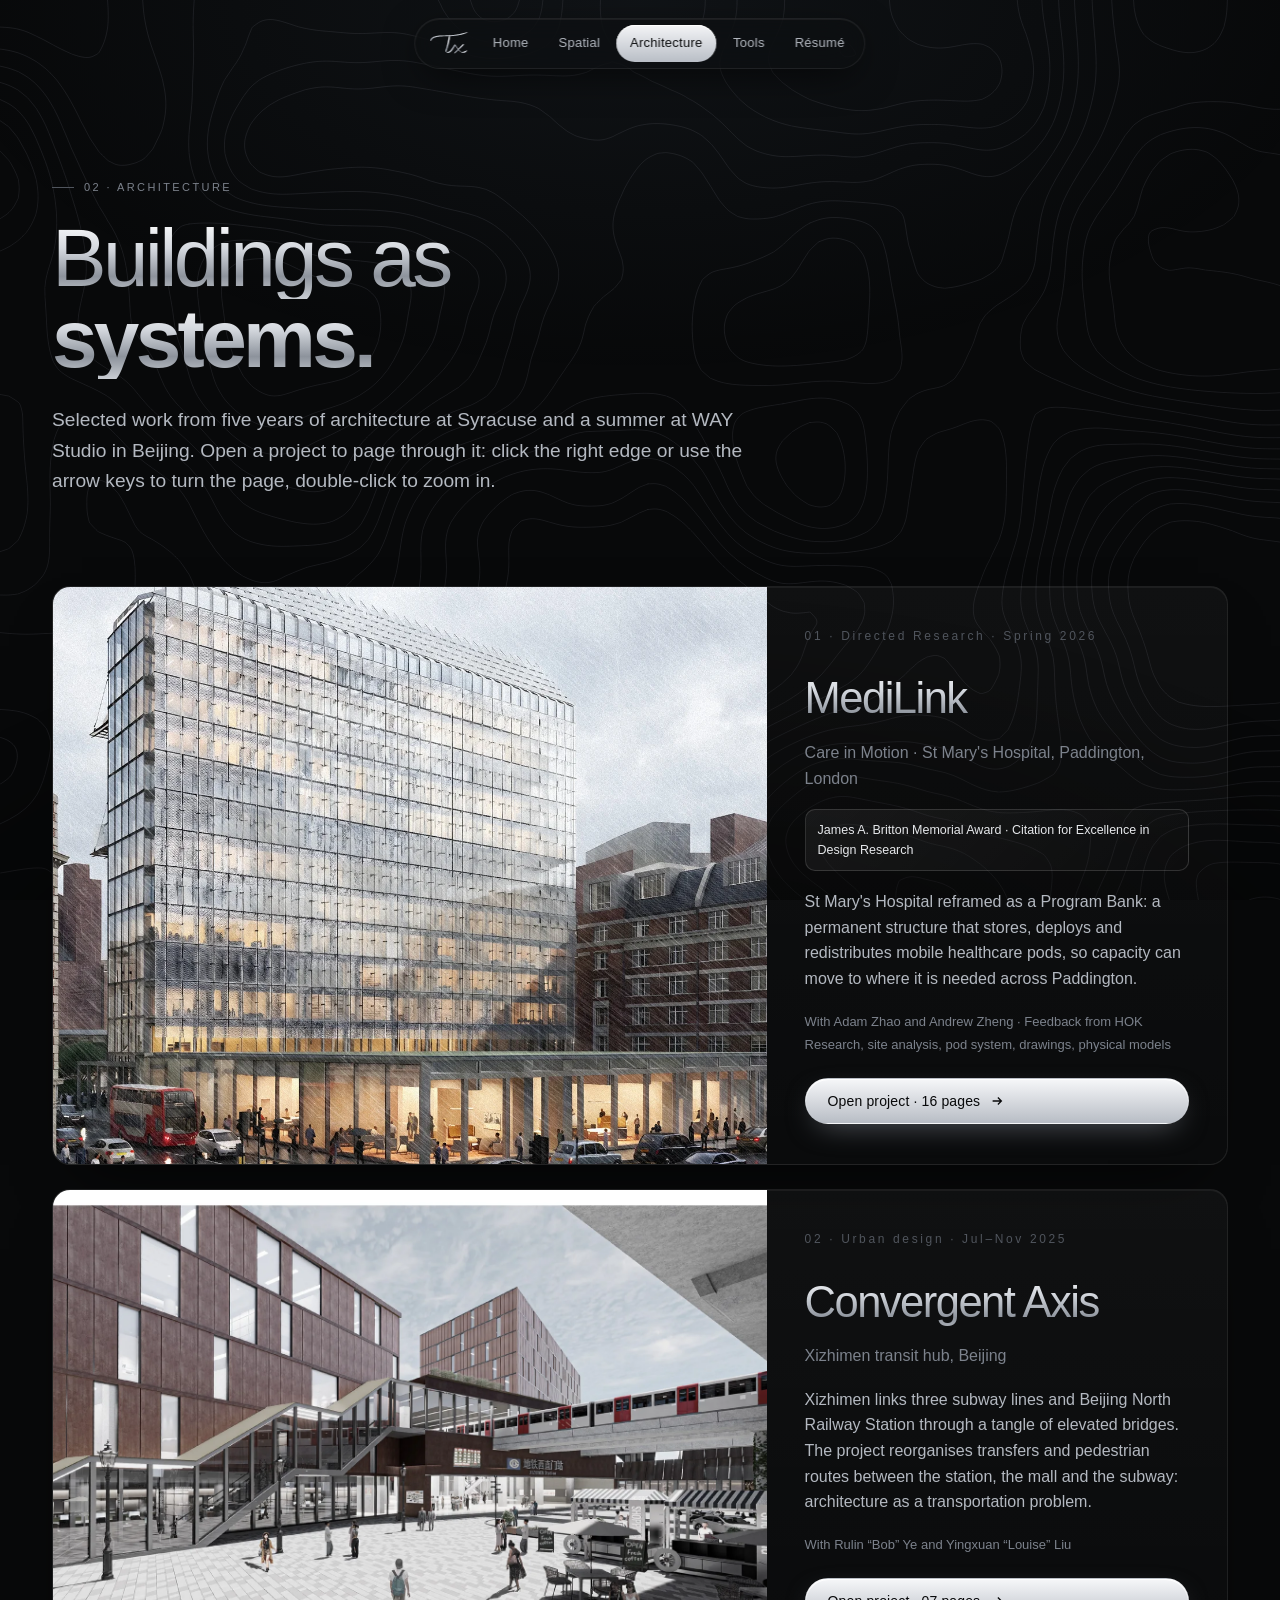
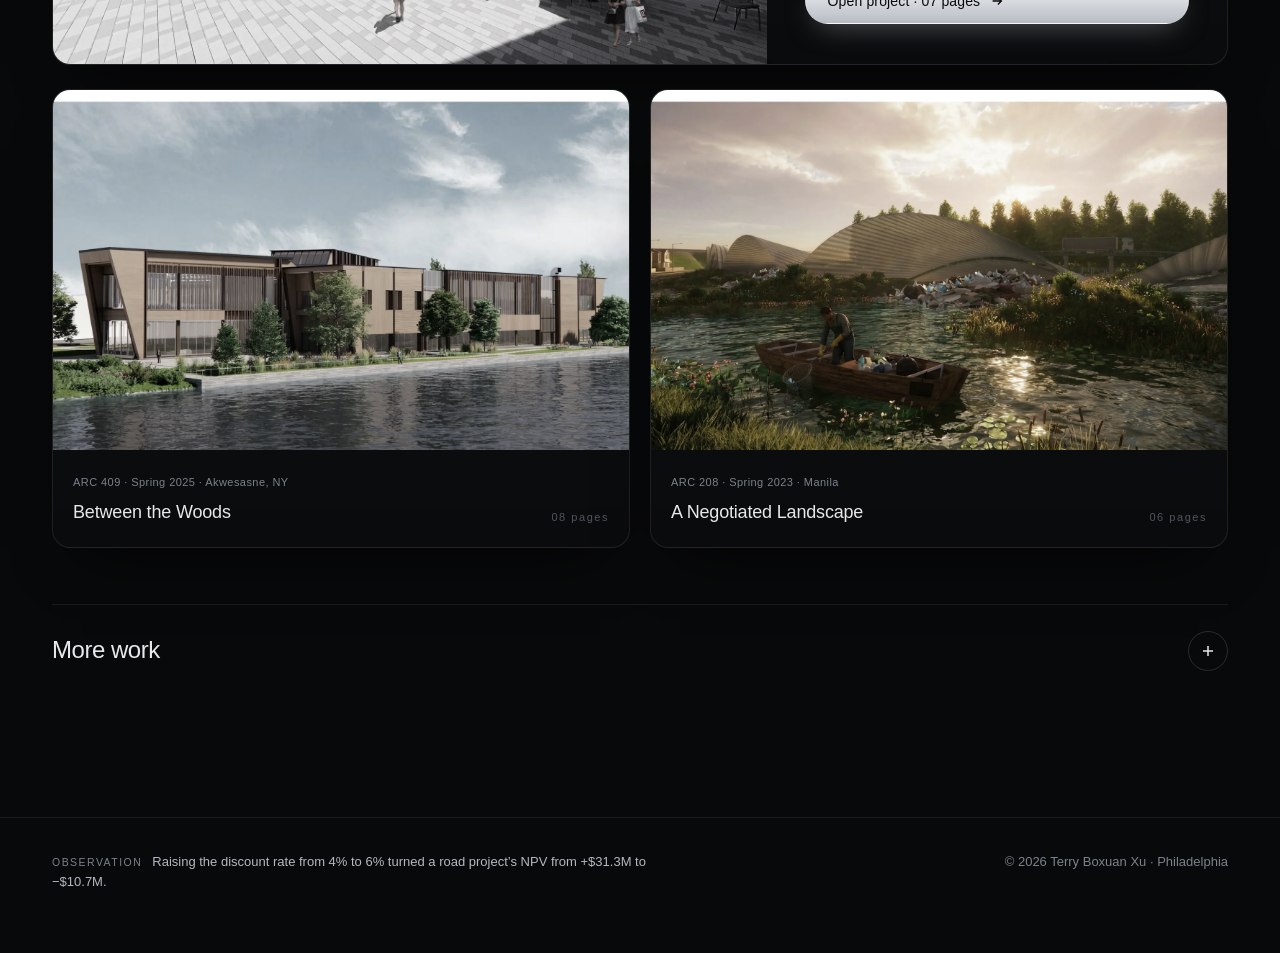
==== commit 95d673a0: "Smooth contour background, cursive Tx signature, re-laid out architecture projects as 16:10 pages, n" ====
--- a/architecture.html
+++ b/architecture.html
@@ -14,17 +14,17 @@
 
 </head>
 <body data-root="">
-<div class="bg" data-plans="on" data-src="assets/data/city-plans.json" aria-hidden="true"></div>
+<div class="bg" aria-hidden="true"></div>
 <div class="cursor-light" aria-hidden="true"></div>
 <div class="progress" aria-hidden="true"></div>
-<nav class="nav" aria-label="Main"><a href="index.html" aria-label="Home" class="mark"><svg class="sig" viewBox="0 0 240 145" xmlns="http://www.w3.org/2000/svg" aria-label="TX signature" role="img"><defs><linearGradient id="ng" x1="0" y1="0" x2=".3" y2="1"><stop offset="0" stop-color="#fff"/><stop offset=".42" stop-color="#d6dbe1"/><stop offset=".7" stop-color="#8b919a"/><stop offset="1" stop-color="#d2d6dc"/></linearGradient><filter id="ni" x="-8%" y="-8%" width="116%" height="116%"><feTurbulence type="fractalNoise" baseFrequency=".9" numOctaves="2" seed="3" result="n"/><feDisplacementMap in="SourceGraphic" in2="n" scale="2.6" xChannelSelector="R" yChannelSelector="G" result="d"/><feTurbulence type="fractalNoise" baseFrequency=".02 .45" numOctaves="1" seed="9" result="s"/><feColorMatrix in="s" type="matrix" values="0 0 0 0 1  0 0 0 0 1  0 0 0 0 1  0 0 0 -1.15 1.5" result="sa"/><feComposite in="d" in2="sa" operator="in"/></filter><mask id="nm0" maskUnits="userSpaceOnUse"><path class="draw" d="M14.0 48.0 L15.5 47.3 L17.1 46.6 L18.6 45.9 L20.3 45.3 L21.9 44.6 L23.6 44.0 L25.3 43.3 L27.0 42.7 L28.8 42.1 L30.6 41.5 L32.4 40.9 L34.2 40.3 L36.1 39.7 L38.0 39.2 L39.9 38.6 L41.8 38.1 L43.8 37.6 L45.8 37.1 L47.8 36.6 L49.9 36.1 L51.9 35.7 L54.0 35.2 L56.1 34.8 L58.2 34.4 L60.3 34.0 L62.5 33.6 L64.6 33.2 L66.8 32.9 L69.0 32.6 L71.2 32.2 L73.5 32.0 L75.7 31.7 L78.0 31.4 L80.3 31.2 L82.5 31.0 L84.8 30.8 L87.2 30.6 L89.5 30.5 L91.8 30.3 L94.1 30.2 L96.5 30.1 L98.9 30.1 L101.2 30.0 L103.6 30.0 L106.0 30.0 L108.4 30.0 L110.7 30.1 L113.1 30.1 L115.5 30.2 L117.9 30.4 L120.3 30.5 L122.7 30.7 L125.2 30.9 L127.6 31.1 L130.0 31.3 L132.4 31.6 L134.8 31.9 L137.2 32.3 L139.6 32.6 L142.0 33.0" stroke="#fff" stroke-width="16" fill="none" stroke-linecap="round"/></mask><mask id="nm1" maskUnits="userSpaceOnUse"><path class="draw" d="M86.0 29.0 L85.8 30.7 L85.6 32.3 L85.4 34.0 L85.2 35.6 L85.0 37.3 L84.8 39.0 L84.5 40.6 L84.3 42.3 L84.1 44.0 L83.8 45.7 L83.6 47.4 L83.4 49.0 L83.1 50.7 L82.8 52.4 L82.6 54.1 L82.3 55.7 L82.0 57.4 L81.7 59.1 L81.4 60.7 L81.1 62.4 L80.8 64.1 L80.5 65.7 L80.1 67.4 L79.8 69.0 L79.4 70.7 L79.0 72.3 L78.6 73.9 L78.2 75.5 L77.8 77.1 L77.4 78.8 L76.9 80.3 L76.5 81.9 L76.0 83.5 L75.5 85.1 L75.0 86.6 L74.5 88.2 L73.9 89.7 L73.4 91.2 L72.8 92.8 L72.2 94.3 L71.6 95.7 L71.0 97.2 L70.3 98.7 L69.7 100.1 L69.0 101.6 L68.3 103.0 L67.5 104.4 L66.8 105.8 L66.0 107.1 L65.2 108.5 L64.4 109.8 L63.6 111.1 L62.7 112.4 L61.8 113.7 L60.9 115.0 L60.0 116.2 L59.0 117.5 L58.0 118.7 L57.0 119.8 L56.0 121.0" stroke="#fff" stroke-width="16" fill="none" stroke-linecap="round"/></mask><mask id="nm2" maskUnits="userSpaceOnUse"><path class="draw" d="M56.0 121.0 L55.6 121.3 L55.2 121.6 L54.8 121.8 L54.4 122.0 L54.0 122.3 L53.6 122.5 L53.3 122.6 L52.9 122.8 L52.5 122.9 L52.1 123.1 L51.8 123.2 L51.4 123.2 L51.1 123.3 L50.7 123.4 L50.4 123.4 L50.0 123.4 L49.7 123.5 L49.4 123.5 L49.1 123.4 L48.8 123.4 L48.5 123.4 L48.2 123.3 L47.9 123.2 L47.6 123.1 L47.4 123.0 L47.1 122.9 L46.9 122.8 L46.7 122.7 L46.5 122.5 L46.2 122.4 L46.1 122.2 L45.9 122.0 L45.7 121.8 L45.5 121.6 L45.4 121.4 L45.3 121.2 L45.2 121.0 L45.1 120.8 L45.0 120.5 L44.9 120.3 L44.8 120.0 L44.8 119.7 L44.8 119.5 L44.7 119.2 L44.8 118.9 L44.8 118.6 L44.8 118.3 L44.9 118.0 L44.9 117.7 L45.0 117.4 L45.1 117.0 L45.3 116.7 L45.4 116.4 L45.6 116.1 L45.8 115.7 L46.0 115.4 L46.2 115.0 L46.4 114.7 L46.7 114.3 L47.0 114.0" stroke="#fff" stroke-width="16" fill="none" stroke-linecap="round"/></mask><mask id="nm3" maskUnits="userSpaceOnUse"><path class="draw" d="M112.0 57.0 L113.4 58.2 L114.8 59.3 L116.2 60.5 L117.6 61.7 L119.1 62.9 L120.5 64.1 L121.9 65.4 L123.3 66.6 L124.8 67.8 L126.2 69.1 L127.7 70.3 L129.2 71.6 L130.7 72.9 L132.2 74.1 L133.7 75.4 L135.2 76.7 L136.7 77.9 L138.2 79.2 L139.8 80.5 L141.3 81.7 L142.9 83.0 L144.5 84.3 L146.1 85.5 L147.7 86.7 L149.3 88.0 L151.0 89.2 L152.7 90.4 L154.3 91.6 L156.0 92.8 L157.8 94.0 L159.5 95.2 L161.2 96.3 L163.0 97.5 L164.8 98.6 L166.6 99.7 L168.4 100.8 L170.3 101.8 L172.2 102.9 L174.1 103.9 L176.0 104.9 L177.9 105.9 L179.9 106.9 L181.9 107.8 L183.9 108.7 L186.0 109.6 L188.0 110.4 L190.1 111.3 L192.3 112.1 L194.4 112.8 L196.6 113.6 L198.8 114.3 L201.0 114.9 L203.3 115.6 L205.6 116.2 L207.9 116.7 L210.3 117.3 L212.6 117.8 L215.1 118.2 L217.5 118.6 L220.0 119.0" stroke="#fff" stroke-width="16" fill="none" stroke-linecap="round"/></mask><mask id="nm4" maskUnits="userSpaceOnUse"><path class="draw" d="M208.0 43.0 L206.9 44.3 L205.8 45.6 L204.7 46.9 L203.5 48.3 L202.4 49.6 L201.2 51.0 L200.0 52.3 L198.9 53.7 L197.7 55.1 L196.5 56.5 L195.3 57.9 L194.0 59.3 L192.8 60.7 L191.6 62.1 L190.3 63.5 L189.0 65.0 L187.8 66.4 L186.5 67.9 L185.2 69.3 L183.9 70.8 L182.5 72.2 L181.2 73.7 L179.8 75.2 L178.5 76.7 L177.1 78.2 L175.7 79.7 L174.3 81.2 L172.9 82.7 L171.4 84.2 L170.0 85.8 L168.5 87.3 L167.1 88.8 L165.6 90.3 L164.1 91.9 L162.6 93.4 L161.1 95.0 L159.5 96.5 L158.0 98.1 L156.4 99.7 L154.8 101.2 L153.2 102.8 L151.6 104.4 L150.0 105.9 L148.3 107.5 L146.7 109.1 L145.0 110.7 L143.3 112.3 L141.6 113.8 L139.9 115.4 L138.2 117.0 L136.4 118.6 L134.7 120.2 L132.9 121.8 L131.1 123.4 L129.3 125.0 L127.5 126.6 L125.6 128.2 L123.8 129.8 L121.9 131.4 L120.0 133.0" stroke="#fff" stroke-width="16" fill="none" stroke-linecap="round"/></mask></defs><g filter="url(#ni)" fill="url(#ng)"><path d="M16.1 52.5 L17.6 51.9 L19.0 51.1 L20.4 50.1 L21.9 49.3 L23.5 48.6 L25.1 47.9 L26.8 47.4 L28.5 47.0 L30.3 46.5 L32.1 46.1 L33.9 45.7 L35.8 45.3 L37.7 45.0 L39.5 44.4 L41.4 43.9 L43.2 43.3 L45.1 42.7 L47.1 42.2 L49.0 41.6 L51.0 41.1 L53.0 40.6 L55.0 40.1 L57.0 39.6 L59.1 39.1 L61.2 38.6 L63.3 38.2 L65.4 37.7 L67.5 37.3 L69.7 36.9 L71.8 36.5 L74.0 36.1 L76.2 35.7 L78.4 35.4 L80.6 35.0 L82.9 34.7 L85.1 34.4 L87.4 34.2 L89.7 33.9 L92.0 33.7 L94.3 33.4 L96.6 33.2 L98.9 33.1 L101.3 32.9 L103.6 32.8 L106.0 32.7 L108.3 32.6 L110.7 32.5 L113.1 32.4 L115.4 32.4 L117.8 32.4 L120.2 32.4 L122.6 32.5 L125.0 32.6 L127.4 32.7 L129.8 32.8 L132.2 32.9 L134.6 33.1 L137.0 33.3 L139.5 33.5 L141.9 33.8 L142.1 32.2 L139.7 31.7 L137.3 31.2 L134.9 30.7 L132.5 30.3 L130.1 29.9 L127.7 29.5 L125.3 29.2 L122.9 28.9 L120.5 28.6 L118.0 28.3 L115.6 28.1 L113.2 27.8 L110.8 27.7 L108.4 27.5 L106.0 27.3 L103.6 27.2 L101.2 27.1 L98.8 27.1 L96.4 27.0 L94.0 27.0 L91.6 27.0 L89.3 27.0 L86.9 27.1 L84.6 27.1 L82.2 27.2 L79.9 27.4 L77.6 27.5 L75.3 27.7 L73.0 27.8 L70.7 28.0 L68.4 28.2 L66.2 28.5 L63.9 28.8 L61.7 29.0 L59.5 29.3 L57.3 29.7 L55.1 30.0 L53.0 30.3 L50.8 30.7 L48.7 31.1 L46.6 31.5 L44.5 32.0 L42.5 32.4 L40.5 32.9 L38.4 33.4 L36.5 33.9 L34.5 34.5 L32.7 35.3 L30.8 36.0 L29.0 36.8 L27.2 37.6 L25.5 38.4 L23.8 39.2 L22.1 40.0 L20.3 40.7 L18.6 41.3 L16.9 41.7 L15.1 42.2 L13.4 42.7 L11.9 43.5Z" mask="url(#nm0)"/><path d="M79.8 28.2 L79.7 29.9 L79.8 31.6 L80.0 33.3 L80.1 35.0 L80.1 36.7 L80.0 38.4 L79.9 40.0 L79.7 41.7 L79.6 43.4 L79.4 45.0 L79.2 46.7 L79.0 48.4 L78.8 50.1 L78.6 51.7 L78.4 53.4 L78.1 55.0 L77.9 56.7 L77.6 58.3 L77.4 60.0 L77.1 61.6 L76.8 63.3 L76.5 64.9 L76.2 66.5 L75.9 68.2 L75.6 69.8 L75.3 71.4 L75.0 73.0 L74.6 74.6 L74.3 76.2 L73.9 77.8 L73.5 79.4 L73.1 80.9 L72.7 82.5 L72.3 84.1 L71.8 85.6 L71.4 87.1 L70.9 88.6 L70.4 90.2 L69.9 91.6 L69.4 93.1 L68.9 94.6 L68.3 96.1 L67.8 97.5 L67.2 99.0 L66.6 100.4 L65.9 101.8 L65.3 103.2 L64.6 104.6 L63.9 105.9 L63.2 107.3 L62.5 108.6 L61.7 109.9 L61.0 111.3 L60.2 112.5 L59.3 113.8 L58.5 115.1 L57.6 116.3 L56.7 117.5 L55.8 118.7 L54.8 119.9 L57.2 122.1 L58.3 120.9 L59.4 119.8 L60.5 118.6 L61.5 117.4 L62.5 116.2 L63.5 114.9 L64.5 113.6 L65.4 112.3 L66.3 111.0 L67.2 109.7 L68.1 108.3 L69.0 107.0 L69.8 105.6 L70.6 104.2 L71.4 102.7 L72.2 101.3 L72.9 99.8 L73.6 98.4 L74.3 96.9 L75.0 95.4 L75.7 93.9 L76.3 92.3 L77.0 90.8 L77.6 89.2 L78.2 87.7 L78.7 86.1 L79.3 84.5 L79.8 82.9 L80.4 81.3 L80.9 79.7 L81.4 78.1 L81.8 76.4 L82.3 74.8 L82.7 73.2 L83.2 71.5 L83.6 69.9 L84.0 68.2 L84.4 66.5 L84.8 64.9 L85.1 63.2 L85.5 61.5 L85.8 59.8 L86.2 58.1 L86.5 56.4 L86.8 54.7 L87.1 53.1 L87.4 51.4 L87.7 49.7 L88.0 48.0 L88.3 46.3 L88.6 44.6 L88.9 42.9 L89.2 41.3 L89.5 39.6 L89.9 37.9 L90.3 36.3 L90.8 34.6 L91.4 33.0 L91.9 31.4 L92.2 29.8Z" mask="url(#nm1)"/><path d="M55.1 119.7 L54.7 120.0 L54.3 120.2 L54.0 120.5 L53.7 120.7 L53.3 120.9 L53.0 121.1 L52.7 121.2 L52.3 121.4 L52.0 121.5 L51.7 121.7 L51.4 121.8 L51.1 121.8 L50.8 121.9 L50.5 122.0 L50.2 122.0 L50.0 122.1 L49.7 122.1 L49.4 122.1 L49.2 122.1 L48.9 122.1 L48.7 122.1 L48.5 122.0 L48.3 122.0 L48.1 121.9 L47.9 121.9 L47.7 121.8 L47.5 121.7 L47.3 121.6 L47.2 121.5 L47.0 121.4 L46.9 121.3 L46.7 121.2 L46.6 121.1 L46.5 121.0 L46.4 120.8 L46.3 120.7 L46.2 120.5 L46.1 120.3 L46.0 120.2 L45.9 120.0 L45.8 119.8 L45.8 119.6 L45.8 119.4 L45.7 119.2 L45.7 118.9 L45.7 118.7 L45.7 118.4 L45.7 118.2 L45.8 117.9 L45.8 117.6 L45.9 117.3 L46.0 117.0 L46.1 116.7 L46.2 116.4 L46.4 116.1 L46.6 115.8 L46.8 115.4 L47.0 115.1 L47.2 114.7 L47.5 114.4 L46.5 113.6 L46.2 114.0 L45.9 114.3 L45.6 114.7 L45.4 115.0 L45.1 115.4 L44.9 115.7 L44.7 116.1 L44.5 116.4 L44.4 116.8 L44.2 117.1 L44.1 117.5 L44.0 117.8 L43.9 118.2 L43.8 118.5 L43.8 118.8 L43.8 119.2 L43.8 119.5 L43.8 119.9 L43.8 120.2 L43.9 120.5 L43.9 120.8 L44.0 121.2 L44.2 121.5 L44.3 121.8 L44.4 122.1 L44.6 122.3 L44.8 122.6 L45.0 122.8 L45.2 123.1 L45.5 123.3 L45.7 123.5 L46.0 123.7 L46.3 123.9 L46.6 124.1 L46.9 124.2 L47.2 124.4 L47.6 124.5 L47.9 124.6 L48.2 124.7 L48.6 124.7 L49.0 124.8 L49.3 124.8 L49.7 124.8 L50.1 124.8 L50.5 124.8 L50.9 124.8 L51.3 124.7 L51.7 124.7 L52.2 124.6 L52.6 124.4 L53.0 124.3 L53.4 124.2 L53.9 124.0 L54.3 123.8 L54.7 123.6 L55.2 123.4 L55.6 123.1 L56.1 122.9 L56.5 122.6 L56.9 122.3Z" mask="url(#nm2)"/><path d="M110.6 58.7 L111.9 59.9 L113.3 61.1 L114.8 62.2 L116.2 63.4 L117.6 64.6 L119.0 65.9 L120.4 67.2 L121.7 68.5 L123.1 69.8 L124.5 71.2 L125.9 72.5 L127.3 73.9 L128.7 75.2 L130.1 76.6 L131.5 77.9 L133.0 79.3 L134.4 80.7 L135.9 82.1 L137.4 83.4 L138.9 84.8 L140.4 86.2 L141.9 87.5 L143.5 88.9 L145.0 90.3 L146.6 91.6 L148.2 92.9 L149.9 94.3 L151.5 95.6 L153.2 96.9 L154.9 98.2 L156.6 99.5 L158.3 100.8 L160.1 102.1 L161.9 103.2 L163.9 104.3 L165.8 105.3 L167.8 106.3 L169.8 107.2 L171.8 108.2 L173.9 109.1 L175.9 110.0 L178.0 110.8 L180.2 111.6 L182.3 112.4 L184.5 113.1 L186.7 113.8 L188.9 114.5 L191.1 115.1 L193.4 115.7 L195.7 116.3 L198.0 116.8 L200.3 117.3 L202.7 117.8 L205.1 118.2 L207.5 118.5 L209.9 118.8 L212.4 119.1 L214.9 119.4 L217.4 119.5 L219.9 119.7 L220.1 118.3 L217.7 117.7 L215.3 117.1 L212.9 116.4 L210.6 115.7 L208.3 115.0 L206.1 114.2 L203.9 113.4 L201.7 112.6 L199.6 111.7 L197.5 110.8 L195.4 109.9 L193.4 109.0 L191.4 108.0 L189.4 107.1 L187.5 106.1 L185.5 105.0 L183.7 104.0 L181.8 102.9 L180.0 101.9 L178.1 100.8 L176.3 99.7 L174.6 98.5 L172.8 97.4 L171.1 96.3 L169.4 95.1 L167.7 94.0 L166.0 92.8 L164.2 91.8 L162.4 90.8 L160.6 89.8 L158.9 88.7 L157.2 87.6 L155.5 86.6 L153.8 85.5 L152.1 84.4 L150.4 83.2 L148.7 82.1 L147.1 81.0 L145.4 79.8 L143.8 78.7 L142.2 77.5 L140.6 76.4 L139.0 75.2 L137.4 74.0 L135.8 72.9 L134.2 71.7 L132.7 70.5 L131.1 69.4 L129.6 68.2 L128.0 67.0 L126.5 65.9 L125.0 64.7 L123.5 63.6 L122.0 62.4 L120.5 61.2 L119.1 60.0 L117.7 58.8 L116.3 57.6 L114.9 56.4 L113.4 55.3Z" mask="url(#nm3)"/><path d="M204.4 39.9 L203.3 41.3 L202.4 42.8 L201.5 44.2 L200.5 45.7 L199.5 47.2 L198.4 48.6 L197.3 50.0 L196.2 51.4 L195.0 52.8 L193.9 54.2 L192.7 55.6 L191.5 57.0 L190.3 58.5 L189.0 59.9 L187.8 61.3 L186.6 62.8 L185.3 64.2 L184.0 65.7 L182.8 67.2 L181.5 68.6 L180.2 70.1 L178.9 71.6 L177.6 73.1 L176.2 74.6 L174.9 76.2 L173.5 77.7 L172.2 79.2 L170.8 80.8 L169.4 82.3 L168.0 83.9 L166.6 85.4 L165.2 87.0 L163.8 88.6 L162.3 90.1 L160.8 91.7 L159.4 93.3 L157.9 94.9 L156.4 96.5 L154.9 98.1 L153.3 99.7 L151.8 101.3 L150.2 102.9 L148.7 104.6 L147.1 106.2 L145.5 107.8 L143.9 109.5 L142.2 111.1 L140.6 112.7 L138.9 114.4 L137.2 116.0 L135.6 117.6 L133.8 119.3 L132.1 120.9 L130.4 122.6 L128.6 124.3 L126.9 125.9 L125.1 127.6 L123.3 129.2 L121.5 130.9 L119.6 132.5 L120.4 133.5 L122.3 131.9 L124.3 130.4 L126.2 128.8 L128.1 127.3 L130.0 125.8 L131.8 124.2 L133.7 122.7 L135.5 121.1 L137.3 119.6 L139.1 118.1 L140.9 116.5 L142.7 115.0 L144.4 113.4 L146.2 111.9 L147.9 110.4 L149.6 108.8 L151.3 107.3 L153.0 105.8 L154.6 104.2 L156.3 102.7 L157.9 101.2 L159.5 99.7 L161.2 98.2 L162.7 96.6 L164.3 95.1 L165.9 93.6 L167.4 92.1 L169.0 90.6 L170.5 89.1 L172.0 87.6 L173.5 86.1 L174.9 84.7 L176.4 83.2 L177.9 81.7 L179.3 80.2 L180.7 78.8 L182.1 77.3 L183.5 75.8 L184.9 74.4 L186.2 72.9 L187.6 71.5 L188.9 70.0 L190.2 68.6 L191.5 67.2 L192.8 65.7 L194.1 64.3 L195.4 62.9 L196.6 61.5 L197.9 60.1 L199.1 58.7 L200.3 57.4 L201.5 56.0 L202.8 54.7 L204.0 53.3 L205.2 52.1 L206.5 50.8 L207.8 49.6 L209.2 48.5 L210.4 47.3 L211.6 46.1Z" mask="url(#nm4)"/></g></svg></a><a class="link" href="index.html">Home</a><a class="link" href="spatial.html">Spatial</a><a class="link active" href="architecture.html">Architecture</a><a class="link hide-sm" href="tools.html">Tools</a><a class="link" href="resume.html">Résumé</a></nav>
+<nav class="nav" aria-label="Main"><a href="index.html" aria-label="Home" class="mark"><svg class="sig" viewBox="6 2 232 146" xmlns="http://www.w3.org/2000/svg" aria-label="TX signature" role="img"><defs><linearGradient id="ng" x1="0" y1="0" x2=".35" y2="1"><stop offset="0" stop-color="#fff"/><stop offset=".42" stop-color="#d8dce2"/><stop offset=".7" stop-color="#8e949d"/><stop offset="1" stop-color="#d4d8de"/></linearGradient><filter id="ni" x="-6%" y="-6%" width="112%" height="112%"><feTurbulence type="fractalNoise" baseFrequency=".8" numOctaves="2" seed="3" result="n"/><feDisplacementMap in="SourceGraphic" in2="n" scale="1.2" xChannelSelector="R" yChannelSelector="G"/></filter><mask id="nm0" maskUnits="userSpaceOnUse"><path class="draw" d="M124.0 30.0 L123.7 32.7 L123.3 35.4 L122.9 38.1 L122.5 40.8 L122.1 43.5 L121.7 46.2 L121.2 49.0 L120.8 51.7 L120.3 54.4 L119.8 57.2 L119.3 59.9 L118.8 62.6 L118.3 65.3 L117.8 68.0 L117.2 70.6 L116.6 73.3 L116.1 75.9 L115.5 78.5 L114.9 81.1 L114.3 83.6 L113.7 86.1 L113.1 88.6 L112.5 91.0 L111.9 93.4 L111.2 95.8 L110.6 98.1 L109.9 100.3 L109.3 102.5 L108.6 104.7 L108.0 106.8 L107.3 108.8 L106.7 110.8 L106.0 112.7 L105.3 114.5 L104.7 116.3 L104.0 118.0 L103.6 119.1 L103.3 120.3 L103.2 121.3 L103.0 122.4 L103.0 123.3 L103.1 124.3 L103.2 125.2 L103.4 126.0 L103.7 126.8 L104.1 127.6 L104.5 128.3 L105.0 128.9 L105.5 129.5 L106.1 130.0 L106.8 130.5 L107.5 130.9 L108.3 131.2 L109.1 131.5 L110.0 131.7 L110.9 131.9 L111.9 132.0 L112.9 132.0 L114.0 131.9 L115.0 131.8 L116.2 131.6 L117.3 131.3 L118.5 130.9 L119.7 130.5 L120.9 130.0 L122.2 129.4 L123.4 128.7 L124.7 127.9 L126.0 127.1 L127.3 126.2 L128.7 125.1 L130.0 124.0 L130.8 123.2 L131.6 122.3 L132.5 121.4 L133.3 120.5 L134.1 119.5 L134.8 118.6 L135.6 117.6 L136.4 116.6 L137.2 115.6 L137.9 114.5 L138.7 113.5 L139.4 112.4 L140.1 111.4 L140.9 110.3 L141.6 109.2 L142.3 108.2 L143.0 107.1 L143.8 106.0 L144.5 104.9 L145.2 103.8 L145.9 102.8 L146.5 101.7 L147.2 100.6 L147.9 99.6 L148.6 98.5 L149.3 97.5 L150.0 96.4 L150.6 95.4 L151.3 94.4 L152.0 93.4 L152.7 92.5 L153.3 91.5 L154.0 90.6 L154.7 89.7 L155.3 88.8 L156.0 88.0 L156.7 89.0 L157.4 90.1 L158.0 91.1 L158.7 92.2 L159.5 93.3 L160.2 94.4 L160.9 95.6 L161.7 96.7 L162.4 97.9 L163.2 99.1 L164.0 100.3 L164.7 101.5 L165.5 102.7 L166.4 103.9 L167.2 105.1 L168.0 106.3 L168.9 107.5 L169.8 108.8 L170.6 110.0 L171.5 111.2 L172.4 112.3 L173.4 113.5 L174.3 114.7 L175.3 115.9 L176.2 117.0 L177.2 118.1 L178.2 119.2 L179.2 120.3 L180.3 121.4 L181.3 122.4 L182.4 123.4 L183.5 124.4 L184.6 125.3 L185.7 126.3 L186.8 127.1 L188.0 128.0 L188.8 128.6 L189.7 129.1 L190.6 129.5 L191.5 130.0 L192.4 130.3 L193.3 130.7 L194.3 131.0 L195.2 131.2 L196.2 131.4 L197.2 131.5 L198.2 131.6 L199.2 131.7 L200.2 131.7 L201.2 131.7 L202.3 131.6 L203.4 131.5 L204.4 131.3 L205.5 131.1 L206.6 130.9 L207.7 130.6 L208.8 130.2 L209.9 129.9 L211.0 129.4 L212.1 129.0 L213.3 128.5 L214.4 127.9 L215.6 127.3 L216.7 126.7 L217.9 126.0 L219.0 125.2 L220.2 124.5 L221.3 123.7 L222.5 122.8 L223.7 121.9 L224.8 121.0 L226.0 120.0" stroke="#fff" stroke-width="16" fill="none" stroke-linecap="round" stroke-linejoin="round"/></mask><mask id="nm1" maskUnits="userSpaceOnUse"><path class="draw" d="M14.0 66.0 L14.2 64.7 L14.4 63.3 L14.8 62.0 L15.2 60.8 L15.7 59.6 L16.3 58.4 L16.9 57.2 L17.6 56.1 L18.4 55.0 L19.3 53.9 L20.3 52.9 L21.3 51.9 L22.4 50.9 L23.6 49.9 L24.9 49.0 L26.2 48.1 L27.6 47.3 L29.1 46.5 L30.7 45.7 L32.3 44.9 L34.0 44.2 L35.8 43.5 L37.6 42.8 L39.5 42.2 L41.5 41.6 L43.5 41.0 L45.7 40.5 L47.9 40.0 L50.1 39.5 L52.4 39.0 L54.8 38.6 L57.3 38.2 L59.8 37.9 L62.4 37.5 L65.1 37.3 L67.8 37.0 L70.6 36.8 L73.5 36.6 L76.4 36.4 L79.4 36.2 L82.5 36.1 L85.6 36.1 L88.8 36.0 L92.0 36.0 L95.3 36.0 L98.5 36.0 L101.8 35.9 L105.0 35.9 L108.3 35.8 L111.5 35.8 L114.8 35.7 L118.0 35.5 L121.2 35.4 L124.4 35.3 L127.6 35.1 L130.8 34.9 L134.0 34.7 L137.2 34.5 L140.4 34.2 L143.6 33.9 L146.7 33.6 L149.9 33.3 L153.1 33.0 L156.2 32.6 L159.4 32.2 L162.5 31.8 L165.6 31.3 L168.8 30.8 L171.9 30.3 L175.0 29.7 L178.1 29.2 L181.2 28.6 L184.3 27.9 L187.4 27.3 L190.5 26.5 L193.6 25.8 L196.6 25.0 L199.7 24.2 L202.7 23.4 L205.8 22.5 L208.8 21.6 L211.9 20.6 L214.9 19.6 L218.0 18.6 L221.0 17.5 L224.0 16.4 L227.0 15.2 L230.0 14.0" stroke="#fff" stroke-width="16" fill="none" stroke-linecap="round" stroke-linejoin="round"/></mask><mask id="nm2" maskUnits="userSpaceOnUse"><path class="draw" d="M206.0 84.0 L204.9 85.1 L203.9 86.1 L202.8 87.2 L201.6 88.4 L200.5 89.5 L199.3 90.7 L198.1 91.9 L196.9 93.1 L195.7 94.3 L194.4 95.5 L193.2 96.8 L191.9 98.1 L190.6 99.3 L189.3 100.6 L187.9 102.0 L186.6 103.3 L185.2 104.6 L183.8 106.0 L182.4 107.4 L181.0 108.8 L179.6 110.1 L178.1 111.5 L176.7 113.0 L175.2 114.4 L173.7 115.8 L172.2 117.3 L170.7 118.7 L169.2 120.2 L167.6 121.6 L166.1 123.1 L164.5 124.6 L162.9 126.0 L161.3 127.5 L159.8 129.0 L158.1 130.5 L156.5 132.0 L154.9 133.5 L153.3 135.0 L151.6 136.5 L150.0 138.0" stroke="#fff" stroke-width="16" fill="none" stroke-linecap="round" stroke-linejoin="round"/></mask></defs><g filter="url(#ni)" fill="url(#ng)"><path d="M123.8 30.0 L122.4 32.5 L121.4 35.1 L120.5 37.7 L119.6 40.4 L118.8 43.0 L118.0 45.6 L117.2 48.3 L116.6 51.0 L116.2 53.7 L115.7 56.4 L115.2 59.1 L114.6 61.8 L114.1 64.5 L113.6 67.1 L113.0 69.8 L112.5 72.4 L111.9 75.0 L111.3 77.6 L110.7 80.1 L110.1 82.6 L109.5 85.1 L108.9 87.5 L108.3 89.9 L107.7 92.3 L107.0 94.6 L106.4 96.9 L105.8 99.1 L105.1 101.3 L104.5 103.4 L103.8 105.4 L103.2 107.4 L102.5 109.3 L101.8 111.2 L101.2 113.0 L100.5 114.7 L99.8 116.5 L99.4 117.9 L99.2 119.3 L99.0 120.7 L99.0 122.1 L99.1 123.4 L99.4 124.7 L99.8 125.8 L100.3 126.9 L101.0 127.9 L101.8 128.8 L102.6 129.5 L103.5 130.1 L104.5 130.5 L105.5 130.9 L106.4 131.1 L107.0 131.8 L107.8 132.5 L108.6 133.2 L109.6 133.7 L110.6 134.2 L111.8 134.5 L113.0 134.7 L114.2 134.9 L115.5 134.9 L116.9 134.8 L118.2 134.7 L119.6 134.4 L121.1 134.0 L122.5 133.5 L124.0 132.9 L125.4 132.2 L126.9 131.4 L128.4 130.5 L129.9 129.5 L131.4 128.5 L132.9 127.2 L134.0 126.2 L134.9 125.3 L135.8 124.3 L136.6 123.4 L137.5 122.4 L138.3 121.4 L139.1 120.3 L140.0 119.3 L140.8 118.2 L141.5 117.2 L142.3 116.1 L143.1 115.0 L143.8 113.9 L144.6 112.8 L145.3 111.8 L146.1 110.7 L146.8 109.6 L147.5 108.5 L148.2 107.4 L148.9 106.3 L149.6 105.2 L150.3 104.1 L151.0 103.1 L151.7 102.0 L152.4 101.0 L153.0 99.9 L153.7 98.9 L154.4 97.9 L155.0 97.0 L155.7 96.0 L156.3 95.1 L157.0 94.2 L157.6 93.3 L158.2 92.4 L158.9 91.6 L155.7 90.3 L154.8 90.3 L155.4 91.3 L156.1 92.4 L156.8 93.5 L157.5 94.6 L158.2 95.7 L159.0 96.8 L159.7 98.0 L160.5 99.2 L161.2 100.3 L162.0 101.5 L162.8 102.7 L163.7 103.9 L164.5 105.2 L165.4 106.4 L166.2 107.6 L167.1 108.8 L168.0 110.0 L168.9 111.2 L169.9 112.4 L170.8 113.6 L171.8 114.8 L172.8 115.9 L173.8 117.1 L174.9 118.2 L175.9 119.3 L177.0 120.4 L178.1 121.4 L179.2 122.5 L180.3 123.5 L181.4 124.4 L182.6 125.4 L183.8 126.3 L185.0 127.2 L186.2 128.0 L187.5 128.7 L188.5 129.2 L189.3 129.8 L190.1 130.5 L191.0 131.1 L191.9 131.7 L192.8 132.2 L193.8 132.7 L194.8 133.1 L195.8 133.5 L196.9 133.8 L198.0 134.1 L199.1 134.3 L200.2 134.5 L201.4 134.6 L202.6 134.6 L203.8 134.6 L205.0 134.5 L206.2 134.4 L207.4 134.2 L208.7 134.0 L209.9 133.7 L211.2 133.3 L212.4 132.9 L213.7 132.5 L214.9 132.0 L216.1 131.3 L217.3 130.5 L218.4 129.6 L219.5 128.7 L220.6 127.7 L221.7 126.7 L222.7 125.6 L223.7 124.4 L224.6 123.1 L225.5 121.8 L226.2 120.2 L225.8 119.8 L224.2 120.2 L222.7 120.7 L221.3 121.2 L220.0 121.8 L218.7 122.3 L217.4 122.8 L216.2 123.3 L215.0 123.7 L213.9 124.1 L212.7 124.5 L211.6 124.9 L210.6 125.4 L209.6 125.9 L208.6 126.4 L207.7 126.8 L206.7 127.2 L205.8 127.5 L204.8 127.9 L203.9 128.1 L202.9 128.4 L202.0 128.6 L201.1 128.8 L200.2 129.0 L199.3 129.1 L198.4 129.2 L197.5 129.3 L196.6 129.3 L195.6 129.3 L194.7 129.2 L193.8 129.1 L192.9 129.0 L192.0 128.8 L191.1 128.6 L190.1 128.3 L189.2 128.0 L188.5 127.3 L187.5 126.3 L186.4 125.4 L185.4 124.4 L184.4 123.4 L183.3 122.4 L182.4 121.3 L181.4 120.3 L180.4 119.2 L179.5 118.1 L178.5 116.9 L177.6 115.8 L176.7 114.6 L175.8 113.5 L174.9 112.3 L174.0 111.1 L173.2 109.9 L172.3 108.7 L171.5 107.5 L170.6 106.3 L169.8 105.1 L169.0 103.9 L168.2 102.6 L167.4 101.4 L166.6 100.2 L165.9 99.0 L165.1 97.8 L164.3 96.7 L163.6 95.5 L162.9 94.3 L162.1 93.2 L161.4 92.1 L160.7 90.9 L160.0 89.9 L159.3 88.8 L158.6 87.8 L156.3 85.7 L151.8 86.1 L151.1 87.0 L150.4 88.0 L149.7 88.9 L149.0 89.9 L148.3 90.9 L147.6 91.9 L146.9 92.9 L146.2 94.0 L145.5 95.0 L144.8 96.0 L144.2 97.1 L143.5 98.2 L142.8 99.2 L142.1 100.3 L141.4 101.4 L140.7 102.5 L140.0 103.5 L139.3 104.6 L138.6 105.7 L137.9 106.7 L137.2 107.8 L136.4 108.8 L135.7 109.9 L135.0 110.9 L134.3 111.9 L133.6 112.9 L132.8 113.9 L132.1 114.8 L131.4 115.8 L130.6 116.7 L129.9 117.6 L129.1 118.4 L128.4 119.3 L127.6 120.1 L127.1 120.8 L126.0 121.8 L124.8 122.8 L123.7 123.6 L122.5 124.5 L121.5 125.2 L120.4 125.9 L119.3 126.5 L118.3 127.0 L117.3 127.5 L116.4 127.9 L115.5 128.3 L114.6 128.6 L113.7 128.9 L112.8 129.2 L112.0 129.4 L111.2 129.6 L110.4 129.7 L109.6 129.8 L108.8 129.9 L108.0 129.9 L107.2 129.9 L106.8 129.1 L106.5 128.4 L106.4 127.7 L106.3 127.0 L106.3 126.3 L106.4 125.7 L106.5 125.1 L106.6 124.5 L106.8 123.9 L106.9 123.3 L107.1 122.6 L107.3 121.9 L107.5 121.2 L107.8 120.4 L108.2 119.5 L108.8 117.9 L109.5 116.0 L110.2 114.1 L110.8 112.2 L111.5 110.2 L112.2 108.1 L112.8 106.0 L113.5 103.8 L114.1 101.5 L114.8 99.2 L115.4 96.9 L116.0 94.5 L116.7 92.1 L117.3 89.6 L117.9 87.1 L118.5 84.6 L119.1 82.0 L119.7 79.4 L120.3 76.8 L120.8 74.2 L121.4 71.5 L121.9 68.8 L122.5 66.1 L123.0 63.4 L123.5 60.7 L124.0 57.9 L124.5 55.2 L124.9 52.4 L125.3 49.6 L125.4 46.8 L125.4 44.0 L125.4 41.2 L125.4 38.4 L125.2 35.6 L124.9 32.8 L124.2 30.0Z" mask="url(#nm0)"/><path d="M14.2 66.0 L15.7 64.9 L16.8 63.9 L17.7 62.9 L18.7 62.1 L19.3 61.2 L19.8 60.2 L20.3 59.3 L20.9 58.3 L21.6 57.4 L22.3 56.5 L23.1 55.6 L24.0 54.7 L24.9 53.9 L25.9 53.0 L27.0 52.1 L28.2 51.3 L29.5 50.5 L30.8 49.7 L32.2 48.9 L33.7 48.2 L35.3 47.4 L37.0 46.7 L38.7 46.1 L40.5 45.4 L42.4 44.8 L44.4 44.2 L46.4 43.6 L48.6 43.1 L50.8 42.6 L53.0 42.1 L55.4 41.7 L57.8 41.3 L60.2 40.9 L62.8 40.6 L65.4 40.2 L68.1 39.9 L70.9 39.7 L73.7 39.5 L76.6 39.3 L79.5 39.1 L82.5 39.0 L85.6 38.9 L88.8 38.8 L92.0 38.8 L95.3 38.8 L98.6 38.8 L101.8 38.7 L105.1 38.7 L108.3 38.7 L111.6 38.6 L114.8 38.5 L118.1 38.4 L121.3 38.3 L124.6 38.1 L127.8 38.0 L131.0 37.8 L134.2 37.6 L137.4 37.4 L140.6 37.2 L143.8 36.9 L147.0 36.6 L150.2 36.3 L153.4 36.0 L156.6 35.6 L159.8 35.2 L162.9 34.8 L166.1 34.3 L169.3 33.9 L172.4 33.4 L175.6 32.8 L178.7 32.3 L181.8 31.7 L185.0 31.1 L188.1 30.4 L191.2 29.7 L194.3 29.0 L197.4 28.2 L200.5 27.3 L203.6 26.3 L206.6 25.2 L209.6 24.1 L212.6 22.9 L215.6 21.7 L218.6 20.4 L221.5 19.0 L224.4 17.6 L227.3 16.0 L230.1 14.2 L229.9 13.8 L226.7 14.4 L223.5 15.2 L220.4 16.0 L217.3 16.8 L214.2 17.5 L211.1 18.3 L208.1 19.1 L205.0 19.8 L201.9 20.5 L198.9 21.1 L195.8 21.9 L192.8 22.6 L189.7 23.4 L186.7 24.1 L183.6 24.8 L180.6 25.4 L177.5 26.1 L174.4 26.6 L171.4 27.2 L168.3 27.7 L165.2 28.2 L162.1 28.7 L159.0 29.2 L155.8 29.6 L152.7 30.0 L149.6 30.3 L146.4 30.7 L143.3 31.0 L140.1 31.3 L137.0 31.5 L133.8 31.8 L130.6 32.0 L127.5 32.2 L124.3 32.4 L121.1 32.5 L117.9 32.7 L114.7 32.8 L111.4 32.9 L108.2 33.0 L105.0 33.1 L101.8 33.1 L98.5 33.2 L95.3 33.2 L92.0 33.2 L88.7 33.2 L85.5 33.2 L82.4 33.3 L79.3 33.4 L76.3 33.5 L73.3 33.6 L70.4 33.8 L67.6 34.0 L64.8 34.3 L62.1 34.5 L59.4 34.8 L56.9 35.2 L54.3 35.5 L51.9 35.9 L49.5 36.4 L47.2 36.8 L44.9 37.3 L42.7 37.8 L40.6 38.4 L38.5 39.0 L36.5 39.6 L34.5 40.3 L32.6 40.9 L30.8 41.7 L29.1 42.4 L27.4 43.3 L25.8 44.1 L24.2 45.0 L22.7 45.9 L21.3 46.9 L19.9 47.9 L18.7 49.0 L17.5 50.1 L16.3 51.3 L15.3 52.5 L14.3 53.8 L13.5 55.2 L12.7 56.5 L12.0 58.0 L11.7 59.5 L11.8 61.2 L12.1 62.8 L12.6 64.4 L13.8 66.0Z" mask="url(#nm1)"/><path d="M205.8 83.8 L203.6 83.8 L201.9 84.2 L200.3 84.8 L199.0 85.8 L197.9 86.9 L196.7 88.1 L195.5 89.3 L194.3 90.5 L193.1 91.7 L191.9 92.9 L190.6 94.2 L189.3 95.5 L188.0 96.7 L186.7 98.0 L185.4 99.4 L184.0 100.7 L182.6 102.0 L181.3 103.4 L179.9 104.7 L178.4 106.1 L177.0 107.5 L175.6 108.9 L174.1 110.3 L172.6 111.8 L171.2 113.2 L169.7 114.6 L168.2 116.1 L166.6 117.5 L165.1 119.0 L163.6 120.4 L162.0 121.9 L160.4 123.4 L158.9 124.9 L157.3 126.4 L155.8 128.0 L154.5 129.8 L153.2 131.7 L152.0 133.6 L150.8 135.5 L149.8 137.8 L150.2 138.2 L152.5 137.5 L154.6 136.4 L156.6 135.3 L158.6 134.2 L160.5 133.0 L162.2 131.7 L163.8 130.2 L165.4 128.7 L167.0 127.2 L168.6 125.7 L170.1 124.3 L171.7 122.8 L173.2 121.3 L174.7 119.9 L176.2 118.5 L177.7 117.0 L179.2 115.6 L180.7 114.2 L182.1 112.8 L183.6 111.4 L185.0 110.0 L186.4 108.6 L187.8 107.3 L189.1 105.9 L190.5 104.6 L191.8 103.3 L193.2 102.0 L194.5 100.7 L195.8 99.4 L197.0 98.1 L198.3 96.9 L199.5 95.7 L200.7 94.5 L201.9 93.3 L203.1 92.1 L204.2 91.0 L205.2 89.7 L205.8 88.1 L206.2 86.4 L206.2 84.2Z" mask="url(#nm2)"/></g></svg></a><a class="link" href="index.html">Home</a><a class="link" href="spatial.html">Spatial</a><a class="link active" href="architecture.html">Architecture</a><a class="link hide-sm" href="tools.html">Tools</a><a class="link" href="resume.html">Résumé</a></nav>
 <main>
 
 <header class="page-hero">
   <div class="wrap">
     <span class="label rv">02 · Architecture</span>
     <h1 class="display"><span class="rv-line"><span class="metal">Buildings as</span></span><span class="rv-line"><span class="metal"><b>systems.</b></span></span></h1>
-    <p class="lead rv d2">Selected work from five years of architecture at Syracuse and a summer at WAY Studio in Beijing. Open a project to page through it like the printed portfolio: click the right edge to turn the page, double-click to zoom.</p>
+    <p class="lead rv d2">Selected work from five years of architecture at Syracuse and a summer at WAY Studio in Beijing. Open a project to page through it: click the right edge or use the arrow keys to turn the page, double-click to zoom in.</p>
   </div>
 </header>
 
@@ -38,7 +38,7 @@
       <div class="award">James A. Britton Memorial Award · Citation for Excellence in Design Research</div>
       <p>St Mary's Hospital reframed as a Program Bank: a permanent structure that stores, deploys and redistributes mobile healthcare pods, so capacity can move to where it is needed across Paddington.</p>
       <div class="meta">With Adam Zhao and Andrew Zheng · Feedback from HOK<br>Research, site analysis, pod system, drawings, physical models</div>
-      <span class="btn solid open">Open project · 13 spreads <svg viewBox="0 0 16 16" fill="none" stroke="currentColor" stroke-width="1.5"><path d="M3 8h10M9 4l4 4-4 4"/></svg></span>
+      <span class="btn solid open">Open project · 16 pages <svg viewBox="0 0 16 16" fill="none" stroke="currentColor" stroke-width="1.5"><path d="M3 8h10M9 4l4 4-4 4"/></svg></span>
     </div>
   </article>
 
@@ -50,36 +50,36 @@
       <p class="sub">Xizhimen transit hub, Beijing</p>
       <p>Xizhimen links three subway lines and Beijing North Railway Station through a tangle of elevated bridges. The project reorganises transfers and pedestrian routes between the station, the mall and the subway: architecture as a transportation problem.</p>
       <div class="meta">With Rulin “Bob” Ye and Yingxuan “Louise” Liu</div>
-      <span class="btn solid open">Open project · 06 spreads <svg viewBox="0 0 16 16" fill="none" stroke="currentColor" stroke-width="1.5"><path d="M3 8h10M9 4l4 4-4 4"/></svg></span>
+      <span class="btn solid open">Open project · 07 pages <svg viewBox="0 0 16 16" fill="none" stroke="currentColor" stroke-width="1.5"><path d="M3 8h10M9 4l4 4-4 4"/></svg></span>
     </div>
   </article>
 
   <div class="arch-grid" style="margin-top:24px">
-    <button class="a-card panel rv " data-book="btw"><div class="im"><img src="assets/img2/cover-btw.webp" alt="Between the Woods" loading="lazy"></div><div class="bd"><div><small>ARC 409 · Spring 2025 · Akwesasne, NY</small><h4>Between the Woods</h4></div><span class="pages">07 PP</span></div></button>
-    <button class="a-card panel rv d1" data-book="negotiated"><div class="im"><img src="assets/img2/cover-negotiated.webp" alt="A Negotiated Landscape" loading="lazy"></div><div class="bd"><div><small>ARC 208 · Spring 2023 · Manila</small><h4>A Negotiated Landscape</h4></div><span class="pages">05 PP</span></div></button>
+    <button class="a-card panel rv " data-book="btw"><div class="im"><img src="assets/img2/cover-btw.webp" alt="Between the Woods" loading="lazy"></div><div class="bd"><div><small>ARC 409 · Spring 2025 · Akwesasne, NY</small><h4>Between the Woods</h4></div><span class="pages">08 pages</span></div></button>
+    <button class="a-card panel rv d1" data-book="negotiated"><div class="im"><img src="assets/img2/cover-negotiated.webp" alt="A Negotiated Landscape" loading="lazy"></div><div class="bd"><div><small>ARC 208 · Spring 2023 · Manila</small><h4>A Negotiated Landscape</h4></div><span class="pages">06 pages</span></div></button>
   </div>
 
   <details class="more-work">
     <summary><h3>More work</h3><span class="pm"><svg viewBox="0 0 16 16" width="16" height="16" fill="none" stroke="currentColor" stroke-width="1.5"><path d="M8 3v10M3 8h10"/></svg></span></summary>
     <div class="arch-grid three">
-      <button class="a-card panel rv " data-book="seed"><div class="im"><img src="assets/img2/cover-seed.webp" alt="Aquatic Seed Library" loading="lazy"></div><div class="bd"><div><small>ARC 407 · Spring 2024 · Sarajevo</small><h4>Aquatic Seed Library</h4></div><span class="pages">04 PP</span></div></button>
-      <button class="a-card panel rv " data-book="primavera"><div class="im"><img src="assets/img2/cover-primavera.webp" alt="Primavera della Costa" loading="lazy"></div><div class="bd"><div><small>ARC 408 · Fall 2024 · Arborea</small><h4>Primavera della Costa</h4></div><span class="pages">06 PP</span></div></button>
-      <button class="a-card panel rv " data-book="survey"><div class="im"><img src="assets/img2/cover-survey.webp" alt="Survey of Italian Architecture" loading="lazy"></div><div class="bd"><div><small>Florence program · Fall 2024</small><h4>Survey of Italian Architecture</h4></div><span class="pages">01 PP</span></div></button>
-      <button class="a-card panel rv " data-book="way-future"><div class="im"><img src="assets/img2/cover-way-future.webp" alt="Future City Study" loading="lazy"></div><div class="bd"><div><small>WAY Studio · Venice installation</small><h4>Future City Study</h4></div><span class="pages">02 PP</span></div></button>
-      <button class="a-card panel rv " data-book="way-changzhi"><div class="im"><img src="assets/img2/cover-way-changzhi.webp" alt="Changzhi Nursing Home" loading="lazy"></div><div class="bd"><div><small>WAY Studio · Healthcare</small><h4>Changzhi Nursing Home</h4></div><span class="pages">02 PP</span></div></button>
-      <button class="a-card panel rv " data-book="way-hotspring"><div class="im"><img src="assets/img2/cover-way-hotspring.webp" alt="Hot Spring Hotel" loading="lazy"></div><div class="bd"><div><small>WAY Studio · Resort</small><h4>Hot Spring Hotel</h4></div><span class="pages">03 PP</span></div></button>
+      <button class="a-card panel rv " data-book="seed"><div class="im"><img src="assets/img2/cover-seed.webp" alt="Aquatic Seed Library" loading="lazy"></div><div class="bd"><div><small>ARC 407 · Spring 2024 · Sarajevo</small><h4>Aquatic Seed Library</h4></div><span class="pages">05 pages</span></div></button>
+      <button class="a-card panel rv " data-book="primavera"><div class="im"><img src="assets/img2/cover-primavera.webp" alt="Primavera della Costa" loading="lazy"></div><div class="bd"><div><small>ARC 408 · Fall 2024 · Arborea</small><h4>Primavera della Costa</h4></div><span class="pages">07 pages</span></div></button>
+      <button class="a-card panel rv " data-book="survey"><div class="im"><img src="assets/img2/cover-survey.webp" alt="Survey of Italian Architecture" loading="lazy"></div><div class="bd"><div><small>Florence program · Fall 2024</small><h4>Survey of Italian Architecture</h4></div><span class="pages">02 pages</span></div></button>
+      <button class="a-card panel rv " data-book="way-future"><div class="im"><img src="assets/img2/cover-way-future.webp" alt="Future City Study" loading="lazy"></div><div class="bd"><div><small>WAY Studio · Venice installation</small><h4>Future City Study</h4></div><span class="pages">03 pages</span></div></button>
+      <button class="a-card panel rv " data-book="way-changzhi"><div class="im"><img src="assets/img2/cover-way-changzhi.webp" alt="Changzhi Nursing Home" loading="lazy"></div><div class="bd"><div><small>WAY Studio · Healthcare</small><h4>Changzhi Nursing Home</h4></div><span class="pages">03 pages</span></div></button>
+      <button class="a-card panel rv " data-book="way-hotspring"><div class="im"><img src="assets/img2/cover-way-hotspring.webp" alt="Hot Spring Hotel" loading="lazy"></div><div class="bd"><div><small>WAY Studio · Resort</small><h4>Hot Spring Hotel</h4></div><span class="pages">03 pages</span></div></button>
     </div>
   </details>
 </div>
 
 <div class="book" role="dialog" aria-modal="true" aria-label="Project viewer">
   <div class="book-top"><div class="t"></div><div class="r"><span class="cnt"></span><button class="ib b-zoom" aria-label="Zoom"><svg viewBox="0 0 16 16" fill="none" stroke="currentColor" stroke-width="1.5"><circle cx="7" cy="7" r="4.5"/><path d="M10.5 10.5L14 14M7 5v4M5 7h4"/></svg></button><button class="ib b-close" aria-label="Close"><svg viewBox="0 0 16 16" fill="none" stroke="currentColor" stroke-width="1.5"><path d="M3 3l10 10M13 3L3 13"/></svg></button></div></div>
-  <div class="stage"><div class="spread"><div class="pg"></div><div class="gutter"></div><div class="hot l" title="Previous"></div><div class="hot r" title="Next"></div></div></div>
+  <div class="stage"><div class="spread"><div class="pg"></div><div class="hot l" title="Previous"></div><div class="hot r" title="Next"></div></div></div>
   <div class="hint">← → to turn · double-click to zoom</div>
   <div class="book-bottom"></div>
 </div>
 <div class="zoom"><div class="z-ui"><button class="ib z-out" aria-label="Zoom out"><svg viewBox="0 0 16 16" fill="none" stroke="currentColor" stroke-width="1.5"><path d="M4 8h8"/></svg></button><button class="ib z-in" aria-label="Zoom in"><svg viewBox="0 0 16 16" fill="none" stroke="currentColor" stroke-width="1.5"><path d="M8 4v8M4 8h8"/></svg></button><button class="ib z-close" aria-label="Close zoom"><svg viewBox="0 0 16 16" fill="none" stroke="currentColor" stroke-width="1.5"><path d="M3 3l10 10M13 3L3 13"/></svg></button></div><img alt="Full resolution spread"><div class="z-hint">Scroll to zoom · drag to move</div></div>
-<script>window.BOOKS = {"medilink": {"n": 13, "title": "MediLink", "sub": " \u00b7 Care in Motion \u00b7 2026"}, "convergent": {"n": 6, "title": "Convergent Axis", "sub": " \u00b7 Xizhimen, Beijing \u00b7 2025"}, "btw": {"n": 7, "title": "Between the Woods", "sub": " \u00b7 Akwesasne, NY \u00b7 2025"}, "negotiated": {"n": 5, "title": "A Negotiated Landscape", "sub": " \u00b7 Valenzuela, Manila \u00b7 2023"}, "seed": {"n": 4, "title": "Aquatic Seed Library", "sub": " \u00b7 Sarajevo \u00b7 2024"}, "primavera": {"n": 6, "title": "Primavera della Costa Sussurrante", "sub": " \u00b7 Arborea, Sardinia \u00b7 2024"}, "survey": {"n": 1, "title": "Survey of Italian Architecture", "sub": " \u00b7 Florence program \u00b7 2024"}, "way-future": {"n": 2, "title": "Future City Study", "sub": " \u00b7 WAY Studio \u00b7 2024"}, "way-changzhi": {"n": 2, "title": "Changzhi Nursing Home", "sub": " \u00b7 WAY Studio \u00b7 2024"}, "way-hotspring": {"n": 3, "title": "Hot Spring Hotel", "sub": " \u00b7 WAY Studio \u00b7 2024"}};</script>
+<script>window.BOOKS = {"medilink": {"n": 16, "title": "MediLink", "sub": " \u00b7 Care in Motion \u00b7 2026"}, "convergent": {"n": 7, "title": "Convergent Axis", "sub": " \u00b7 Xizhimen, Beijing \u00b7 2025"}, "btw": {"n": 8, "title": "Between the Woods", "sub": " \u00b7 Akwesasne, NY \u00b7 2025"}, "negotiated": {"n": 6, "title": "A Negotiated Landscape", "sub": " \u00b7 Valenzuela, Manila \u00b7 2023"}, "seed": {"n": 5, "title": "Aquatic Seed Library", "sub": " \u00b7 Sarajevo \u00b7 2024"}, "primavera": {"n": 7, "title": "Primavera della Costa Sussurrante", "sub": " \u00b7 Arborea, Sardinia \u00b7 2024"}, "survey": {"n": 2, "title": "Survey of Italian Architecture", "sub": " \u00b7 Florence program \u00b7 2024"}, "way-future": {"n": 3, "title": "Future City Study", "sub": " \u00b7 WAY Studio \u00b7 2024"}, "way-changzhi": {"n": 3, "title": "Changzhi Nursing Home", "sub": " \u00b7 WAY Studio \u00b7 2024"}, "way-hotspring": {"n": 3, "title": "Hot Spring Hotel", "sub": " \u00b7 WAY Studio \u00b7 2024"}};</script>
 
 </main>
 <footer><div class="wrap"><div class="obs"><b>Observation</b><span id="obs"></span></div><div>© 2026 Terry Boxuan Xu · Philadelphia</div></div></footer>
--- a/assets/css/main.css
+++ b/assets/css/main.css
@@ -49,11 +49,11 @@
 .bg { position: fixed; inset: 0; z-index: -2; pointer-events: none; overflow: hidden; }
 .bg canvas { position: absolute; inset: 0; width: 100%; height: 100%; }
 .bg .glow {
-  -webkit-mask-image: radial-gradient(circle at var(--gx, 30%) var(--gy, 40%), #000 0, rgba(0,0,0,.35) 18%, transparent 42%);
-  mask-image: radial-gradient(circle at var(--gx, 30%) var(--gy, 40%), #000 0, rgba(0,0,0,.35) 18%, transparent 42%);
-}
-.bg .plan { opacity: 0; transition: opacity 3.2s var(--ease-io); }
-.bg .plan.on { opacity: 1; }
+  opacity: 0; animation: breathe 14s ease-in-out infinite;
+  -webkit-mask-image: radial-gradient(ellipse 70% 60% at 62% 38%, #000 0%, rgba(0,0,0,.4) 45%, transparent 80%);
+  mask-image: radial-gradient(ellipse 70% 60% at 62% 38%, #000 0%, rgba(0,0,0,.4) 45%, transparent 80%);
+}
+@keyframes breathe { 0%, 100% { opacity: .15; } 50% { opacity: .75; } }
 .bg::after {
   content: ""; position: absolute; inset: 0;
   background: radial-gradient(ellipse 80% 60% at 50% 0%, rgba(156,194,232,.06), transparent 70%),
@@ -76,7 +76,7 @@
   backdrop-filter: blur(18px) saturate(140%); -webkit-backdrop-filter: blur(18px) saturate(140%);
   box-shadow: 0 10px 40px -10px rgba(0,0,0,.8), inset 0 1px 0 rgba(255,255,255,.06);
 }
-.nav .mark { width: 34px; height: 26px; margin-right: 8px; display: block; }
+.nav .mark { width: 40px; height: 26px; margin-right: 8px; display: block; }
 .nav a.link { font-size: 13px; letter-spacing: .02em; color: var(--text-2); padding: 8px 14px; border-radius: 999px; transition: color .3s, background .3s; }
 .nav a.link:hover { color: #fff; }
 .nav a.link.active { color: #0a0b0c; background: linear-gradient(180deg, #f4f5f7, #b9bec6); box-shadow: inset 0 1px 0 #fff; }
@@ -151,11 +151,9 @@
 
 /* ---------- Signature ---------- */
 .sig { display: block; overflow: visible; }
-.sig.anim .draw { stroke-dasharray: var(--len, 400); stroke-dashoffset: var(--len, 400); animation: sig-draw 1.1s var(--ease-io) forwards; }
-.sig.anim mask:nth-of-type(2) .draw { animation-delay: .55s; }
-.sig.anim mask:nth-of-type(3) .draw { animation-delay: 1.05s; animation-duration: .35s; }
-.sig.anim mask:nth-of-type(4) .draw { animation-delay: 1.3s; }
-.sig.anim mask:nth-of-type(5) .draw { animation-delay: 1.85s; animation-duration: .8s; }
+.sig.anim .draw { stroke-dasharray: var(--len, 400); stroke-dashoffset: var(--len, 400); animation: sig-draw 1.3s var(--ease-io) .75s forwards; }
+.sig.anim mask:nth-of-type(2) .draw { animation-delay: .05s; animation-duration: .8s; }
+.sig.anim mask:nth-of-type(3) .draw { animation-delay: 1.95s; animation-duration: .45s; }
 @keyframes sig-draw { to { stroke-dashoffset: 0; } }
 
 /* ==========================================================================
@@ -369,7 +367,7 @@
 .ib:hover { border-color: rgba(255,255,255,.45); background: rgba(255,255,255,.05); }
 .ib svg { width: 16px; height: 16px; }
 .stage { position: absolute; top: 64px; bottom: 70px; left: 70px; right: 70px; display: grid; place-items: center; perspective: 2600px; }
-.spread { position: relative; aspect-ratio: 2481 / 1754; width: min(100%, calc((100vh - 140px) * 1.4145)); height: auto; box-shadow: 0 40px 120px -20px rgba(0,0,0,.9); background: #fff; }
+.spread { position: relative; aspect-ratio: 16 / 10; width: min(100%, calc((100vh - 140px) * 1.6)); height: auto; box-shadow: 0 40px 120px -20px rgba(0,0,0,.9); background: #fff; }
 @supports not (aspect-ratio: 1) { .spread { width: 90%; } }
 .spread .pg { position: absolute; inset: 0; background-size: 100% 100%; background-repeat: no-repeat; }
 .spread .gutter { position: absolute; top: 0; bottom: 0; left: 50%; width: 60px; transform: translateX(-50%); pointer-events: none;
@@ -388,7 +386,7 @@
 @keyframes flip-f { to { transform: rotateY(-180deg); } }
 @keyframes flip-b { to { transform: rotateY(180deg); } }
 .leaf .shade { position: absolute; inset: 0; pointer-events: none; background: linear-gradient(90deg, rgba(0,0,0,.25), transparent 40%); opacity: 0; }
-.leaf.go .shade { animation: shade .9s var(--ease-io); }
+
 @keyframes shade { 50% { opacity: 1; } }
 .hot { position: absolute; top: 0; bottom: 0; width: 18%; z-index: 6; cursor: pointer; }
 .hot.l { left: 0; } .hot.r { right: 0; }
@@ -521,3 +519,8 @@
   .stage { left: 10px; right: 10px; }
   .wheel { height: 380px; }
 }
+
+/* viewer controls stay legible over white drawings */
+.zoom .ib, .book .ib { background: rgba(10,11,12,.78); backdrop-filter: blur(10px); -webkit-backdrop-filter: blur(10px); }
+.zoom .z-hint { background: rgba(10,11,12,.75); padding: 7px 14px; border-radius: 999px; }
+.book .hint { bottom: 26px; left: 24px; transform: none; }
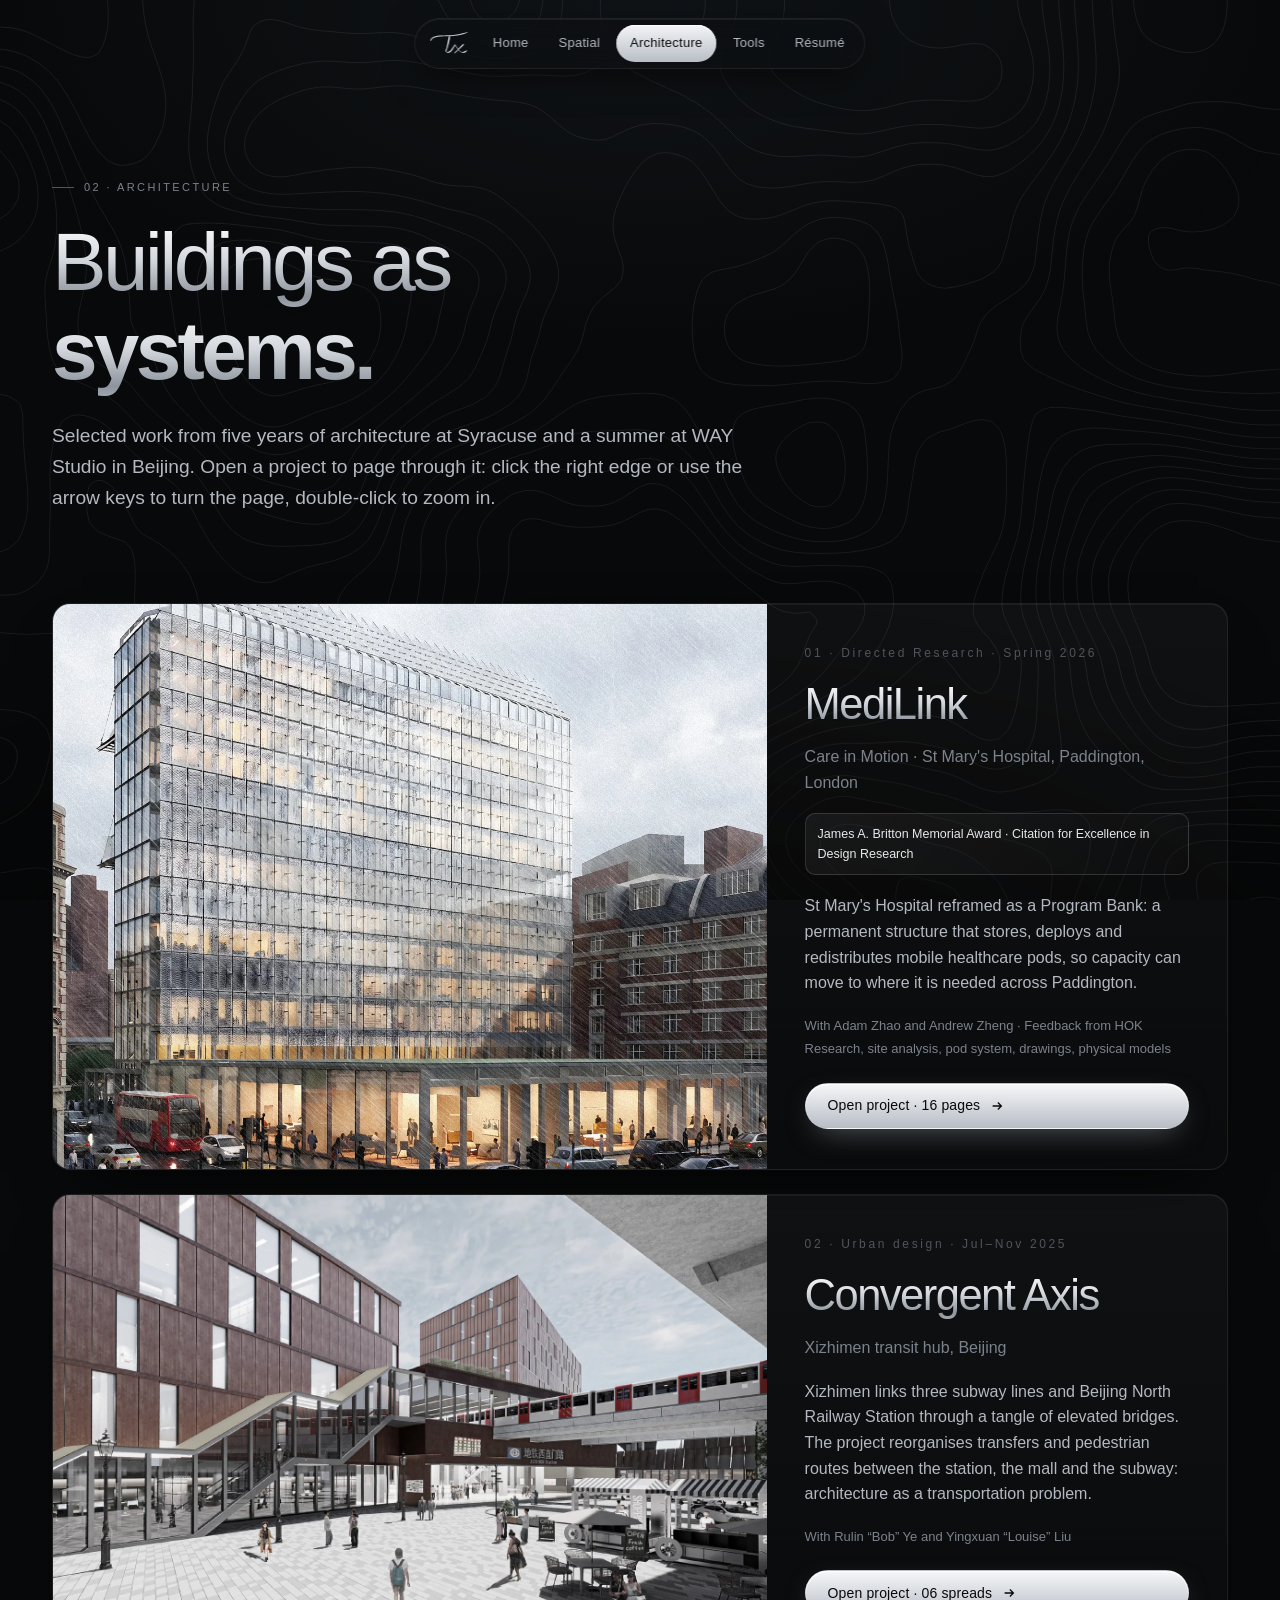
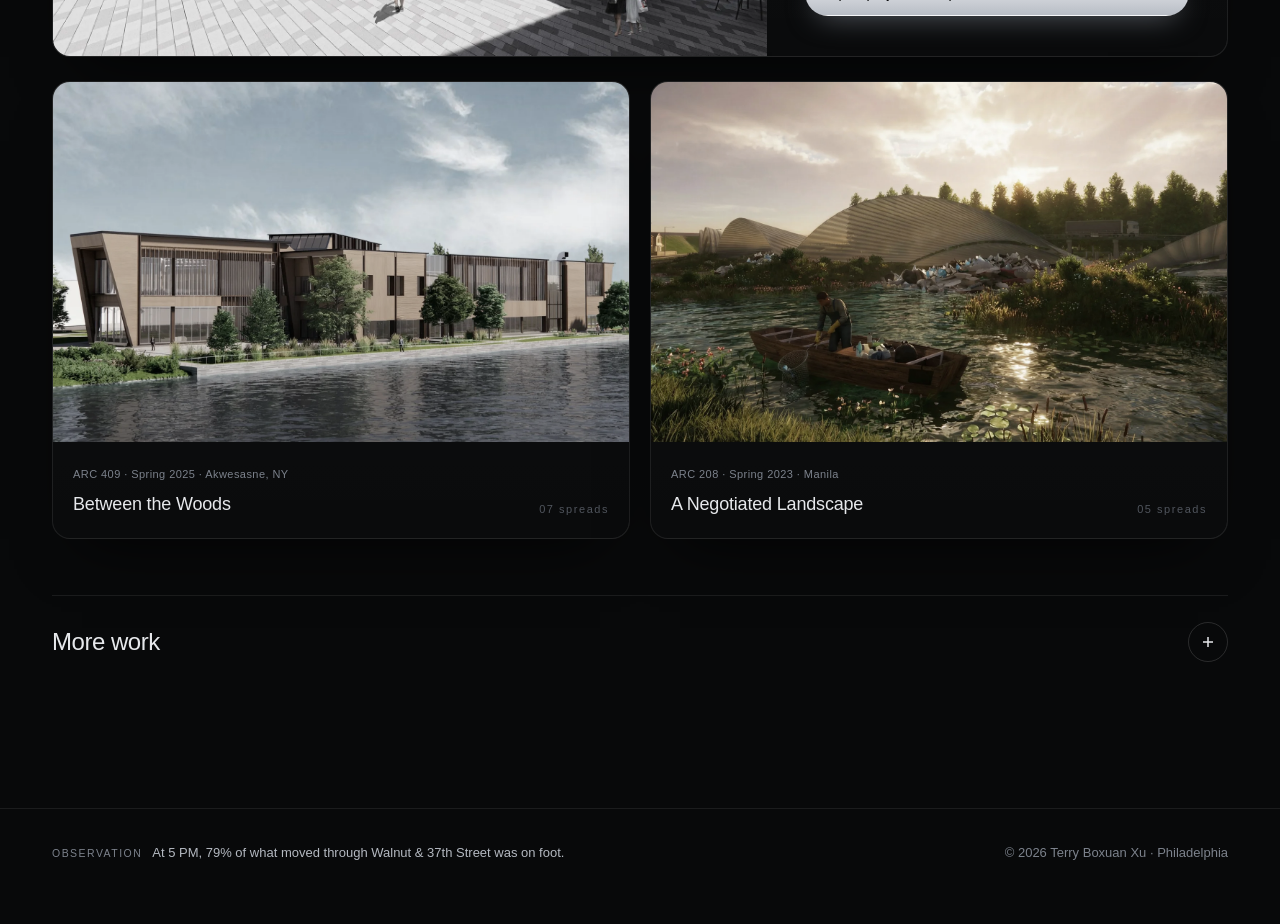
==== commit 85119f4e: "Restore original portfolio spreads (MediLink keeps new layout), clean covers, fix heading descenders" ====
--- a/architecture.html
+++ b/architecture.html
@@ -10,7 +10,7 @@
 <meta property="og:image" content="https://terbear15.github.io/assets/img2/og.jpg">
 <meta name="theme-color" content="#08090a">
 <link rel="icon" href="assets/img2/favicon.svg" type="image/svg+xml">
-<link rel="stylesheet" href="assets/css/main.css">
+<link rel="stylesheet" href="assets/css/main.css?v=1795496767">
 
 </head>
 <body data-root="">
@@ -50,24 +50,24 @@
       <p class="sub">Xizhimen transit hub, Beijing</p>
       <p>Xizhimen links three subway lines and Beijing North Railway Station through a tangle of elevated bridges. The project reorganises transfers and pedestrian routes between the station, the mall and the subway: architecture as a transportation problem.</p>
       <div class="meta">With Rulin “Bob” Ye and Yingxuan “Louise” Liu</div>
-      <span class="btn solid open">Open project · 07 pages <svg viewBox="0 0 16 16" fill="none" stroke="currentColor" stroke-width="1.5"><path d="M3 8h10M9 4l4 4-4 4"/></svg></span>
+      <span class="btn solid open">Open project · 06 spreads <svg viewBox="0 0 16 16" fill="none" stroke="currentColor" stroke-width="1.5"><path d="M3 8h10M9 4l4 4-4 4"/></svg></span>
     </div>
   </article>
 
   <div class="arch-grid" style="margin-top:24px">
-    <button class="a-card panel rv " data-book="btw"><div class="im"><img src="assets/img2/cover-btw.webp" alt="Between the Woods" loading="lazy"></div><div class="bd"><div><small>ARC 409 · Spring 2025 · Akwesasne, NY</small><h4>Between the Woods</h4></div><span class="pages">08 pages</span></div></button>
-    <button class="a-card panel rv d1" data-book="negotiated"><div class="im"><img src="assets/img2/cover-negotiated.webp" alt="A Negotiated Landscape" loading="lazy"></div><div class="bd"><div><small>ARC 208 · Spring 2023 · Manila</small><h4>A Negotiated Landscape</h4></div><span class="pages">06 pages</span></div></button>
+    <button class="a-card panel rv " data-book="btw"><div class="im"><img src="assets/img2/cover-btw.webp" alt="Between the Woods" loading="lazy"></div><div class="bd"><div><small>ARC 409 · Spring 2025 · Akwesasne, NY</small><h4>Between the Woods</h4></div><span class="pages">07 spreads</span></div></button>
+    <button class="a-card panel rv d1" data-book="negotiated"><div class="im"><img src="assets/img2/cover-negotiated.webp" alt="A Negotiated Landscape" loading="lazy"></div><div class="bd"><div><small>ARC 208 · Spring 2023 · Manila</small><h4>A Negotiated Landscape</h4></div><span class="pages">05 spreads</span></div></button>
   </div>
 
   <details class="more-work">
     <summary><h3>More work</h3><span class="pm"><svg viewBox="0 0 16 16" width="16" height="16" fill="none" stroke="currentColor" stroke-width="1.5"><path d="M8 3v10M3 8h10"/></svg></span></summary>
     <div class="arch-grid three">
-      <button class="a-card panel rv " data-book="seed"><div class="im"><img src="assets/img2/cover-seed.webp" alt="Aquatic Seed Library" loading="lazy"></div><div class="bd"><div><small>ARC 407 · Spring 2024 · Sarajevo</small><h4>Aquatic Seed Library</h4></div><span class="pages">05 pages</span></div></button>
-      <button class="a-card panel rv " data-book="primavera"><div class="im"><img src="assets/img2/cover-primavera.webp" alt="Primavera della Costa" loading="lazy"></div><div class="bd"><div><small>ARC 408 · Fall 2024 · Arborea</small><h4>Primavera della Costa</h4></div><span class="pages">07 pages</span></div></button>
-      <button class="a-card panel rv " data-book="survey"><div class="im"><img src="assets/img2/cover-survey.webp" alt="Survey of Italian Architecture" loading="lazy"></div><div class="bd"><div><small>Florence program · Fall 2024</small><h4>Survey of Italian Architecture</h4></div><span class="pages">02 pages</span></div></button>
-      <button class="a-card panel rv " data-book="way-future"><div class="im"><img src="assets/img2/cover-way-future.webp" alt="Future City Study" loading="lazy"></div><div class="bd"><div><small>WAY Studio · Venice installation</small><h4>Future City Study</h4></div><span class="pages">03 pages</span></div></button>
-      <button class="a-card panel rv " data-book="way-changzhi"><div class="im"><img src="assets/img2/cover-way-changzhi.webp" alt="Changzhi Nursing Home" loading="lazy"></div><div class="bd"><div><small>WAY Studio · Healthcare</small><h4>Changzhi Nursing Home</h4></div><span class="pages">03 pages</span></div></button>
-      <button class="a-card panel rv " data-book="way-hotspring"><div class="im"><img src="assets/img2/cover-way-hotspring.webp" alt="Hot Spring Hotel" loading="lazy"></div><div class="bd"><div><small>WAY Studio · Resort</small><h4>Hot Spring Hotel</h4></div><span class="pages">03 pages</span></div></button>
+      <button class="a-card panel rv " data-book="seed"><div class="im"><img src="assets/img2/cover-seed.webp" alt="Aquatic Seed Library" loading="lazy"></div><div class="bd"><div><small>ARC 407 · Spring 2024 · Sarajevo</small><h4>Aquatic Seed Library</h4></div><span class="pages">04 spreads</span></div></button>
+      <button class="a-card panel rv " data-book="primavera"><div class="im"><img src="assets/img2/cover-primavera.webp" alt="Primavera della Costa" loading="lazy"></div><div class="bd"><div><small>ARC 408 · Fall 2024 · Arborea</small><h4>Primavera della Costa</h4></div><span class="pages">06 spreads</span></div></button>
+      <button class="a-card panel rv " data-book="survey"><div class="im"><img src="assets/img2/cover-survey.webp" alt="Survey of Italian Architecture" loading="lazy"></div><div class="bd"><div><small>Florence program · Fall 2024</small><h4>Survey of Italian Architecture</h4></div><span class="pages">01 spreads</span></div></button>
+      <button class="a-card panel rv " data-book="way-future"><div class="im"><img src="assets/img2/cover-way-future.webp" alt="Future City Study" loading="lazy"></div><div class="bd"><div><small>WAY Studio · Venice installation</small><h4>Future City Study</h4></div><span class="pages">02 spreads</span></div></button>
+      <button class="a-card panel rv " data-book="way-changzhi"><div class="im"><img src="assets/img2/cover-way-changzhi.webp" alt="Changzhi Nursing Home" loading="lazy"></div><div class="bd"><div><small>WAY Studio · Healthcare</small><h4>Changzhi Nursing Home</h4></div><span class="pages">02 spreads</span></div></button>
+      <button class="a-card panel rv " data-book="way-hotspring"><div class="im"><img src="assets/img2/cover-way-hotspring.webp" alt="Hot Spring Hotel" loading="lazy"></div><div class="bd"><div><small>WAY Studio · Resort</small><h4>Hot Spring Hotel</h4></div><span class="pages">03 spreads</span></div></button>
     </div>
   </details>
 </div>
@@ -79,12 +79,12 @@
   <div class="book-bottom"></div>
 </div>
 <div class="zoom"><div class="z-ui"><button class="ib z-out" aria-label="Zoom out"><svg viewBox="0 0 16 16" fill="none" stroke="currentColor" stroke-width="1.5"><path d="M4 8h8"/></svg></button><button class="ib z-in" aria-label="Zoom in"><svg viewBox="0 0 16 16" fill="none" stroke="currentColor" stroke-width="1.5"><path d="M8 4v8M4 8h8"/></svg></button><button class="ib z-close" aria-label="Close zoom"><svg viewBox="0 0 16 16" fill="none" stroke="currentColor" stroke-width="1.5"><path d="M3 3l10 10M13 3L3 13"/></svg></button></div><img alt="Full resolution spread"><div class="z-hint">Scroll to zoom · drag to move</div></div>
-<script>window.BOOKS = {"medilink": {"n": 16, "title": "MediLink", "sub": " \u00b7 Care in Motion \u00b7 2026"}, "convergent": {"n": 7, "title": "Convergent Axis", "sub": " \u00b7 Xizhimen, Beijing \u00b7 2025"}, "btw": {"n": 8, "title": "Between the Woods", "sub": " \u00b7 Akwesasne, NY \u00b7 2025"}, "negotiated": {"n": 6, "title": "A Negotiated Landscape", "sub": " \u00b7 Valenzuela, Manila \u00b7 2023"}, "seed": {"n": 5, "title": "Aquatic Seed Library", "sub": " \u00b7 Sarajevo \u00b7 2024"}, "primavera": {"n": 7, "title": "Primavera della Costa Sussurrante", "sub": " \u00b7 Arborea, Sardinia \u00b7 2024"}, "survey": {"n": 2, "title": "Survey of Italian Architecture", "sub": " \u00b7 Florence program \u00b7 2024"}, "way-future": {"n": 3, "title": "Future City Study", "sub": " \u00b7 WAY Studio \u00b7 2024"}, "way-changzhi": {"n": 3, "title": "Changzhi Nursing Home", "sub": " \u00b7 WAY Studio \u00b7 2024"}, "way-hotspring": {"n": 3, "title": "Hot Spring Hotel", "sub": " \u00b7 WAY Studio \u00b7 2024"}};</script>
+<script>window.BOOKS = {"medilink": {"ar": 1.6, "n": 16, "title": "MediLink", "sub": " \u00b7 Care in Motion \u00b7 2026"}, "convergent": {"n": 6, "title": "Convergent Axis", "sub": " \u00b7 Xizhimen, Beijing \u00b7 2025"}, "btw": {"n": 7, "title": "Between the Woods", "sub": " \u00b7 Akwesasne, NY \u00b7 2025"}, "negotiated": {"n": 5, "title": "A Negotiated Landscape", "sub": " \u00b7 Valenzuela, Manila \u00b7 2023"}, "seed": {"n": 4, "title": "Aquatic Seed Library", "sub": " \u00b7 Sarajevo \u00b7 2024"}, "primavera": {"n": 6, "title": "Primavera della Costa Sussurrante", "sub": " \u00b7 Arborea, Sardinia \u00b7 2024"}, "survey": {"n": 1, "title": "Survey of Italian Architecture", "sub": " \u00b7 Florence program \u00b7 2024"}, "way-future": {"n": 2, "title": "Future City Study", "sub": " \u00b7 WAY Studio \u00b7 2024"}, "way-changzhi": {"n": 2, "title": "Changzhi Nursing Home", "sub": " \u00b7 WAY Studio \u00b7 2024"}, "way-hotspring": {"n": 3, "title": "Hot Spring Hotel", "sub": " \u00b7 WAY Studio \u00b7 2024"}};</script>
 
 </main>
 <footer><div class="wrap"><div class="obs"><b>Observation</b><span id="obs"></span></div><div>© 2026 Terry Boxuan Xu · Philadelphia</div></div></footer>
 <button class="to-top" aria-label="Back to top"><svg viewBox="0 0 16 16" fill="none" stroke="currentColor" stroke-width="1.5"><path d="M8 13V3M4 7l4-4 4 4"/></svg></button>
-<script src="assets/js/bg.js" defer></script>
-<script src="assets/js/main.js" defer></script>
+<script src="assets/js/bg.js?v=1795496767" defer></script>
+<script src="assets/js/main.js?v=1795496767" defer></script>
 </body>
 </html>
--- a/assets/css/main.css
+++ b/assets/css/main.css
@@ -231,7 +231,7 @@
 @keyframes pin { 50% { box-shadow: 0 0 0 8px rgba(156,194,232,.05), 0 0 26px 8px rgba(200,225,255,.35); } }
 
 /* Experience */
-.xp { display: grid; grid-template-columns: 280px 1fr; gap: 60px; }
+.xp { display: grid; grid-template-columns: 400px 1fr; gap: 48px; }
 .xp-list { border-top: 1px solid var(--line); }
 .xp-row { display: grid; grid-template-columns: 150px 1fr auto; gap: 24px; padding: 26px 0; border-bottom: 1px solid var(--line); align-items: baseline; transition: padding .5s var(--ease); }
 .xp-row:hover { padding-left: 10px; }
@@ -524,3 +524,10 @@
 .zoom .ib, .book .ib { background: rgba(10,11,12,.78); backdrop-filter: blur(10px); -webkit-backdrop-filter: blur(10px); }
 .zoom .z-hint { background: rgba(10,11,12,.75); padding: 7px 14px; border-radius: 999px; }
 .book .hint { bottom: 26px; left: 24px; transform: none; }
+
+/* Descenders (g, y, p): give clipped/metal text room below the baseline */
+.display, .h2, .h3, .case-hero h1, .show-head h2, .arch-feature h3, .door h3, .next-case b { line-height: 1.08 !important; }
+.rv-line { padding-bottom: .26em; margin-bottom: -.26em; }
+.rv-line > span { padding-bottom: .26em; margin-bottom: -.26em; }
+.metal { padding-bottom: .24em; margin-bottom: -.24em; -webkit-box-decoration-break: clone; box-decoration-break: clone; }
+h1.metal, h2.metal, h3.metal, b.metal, a.metal { display: inline-block; }
